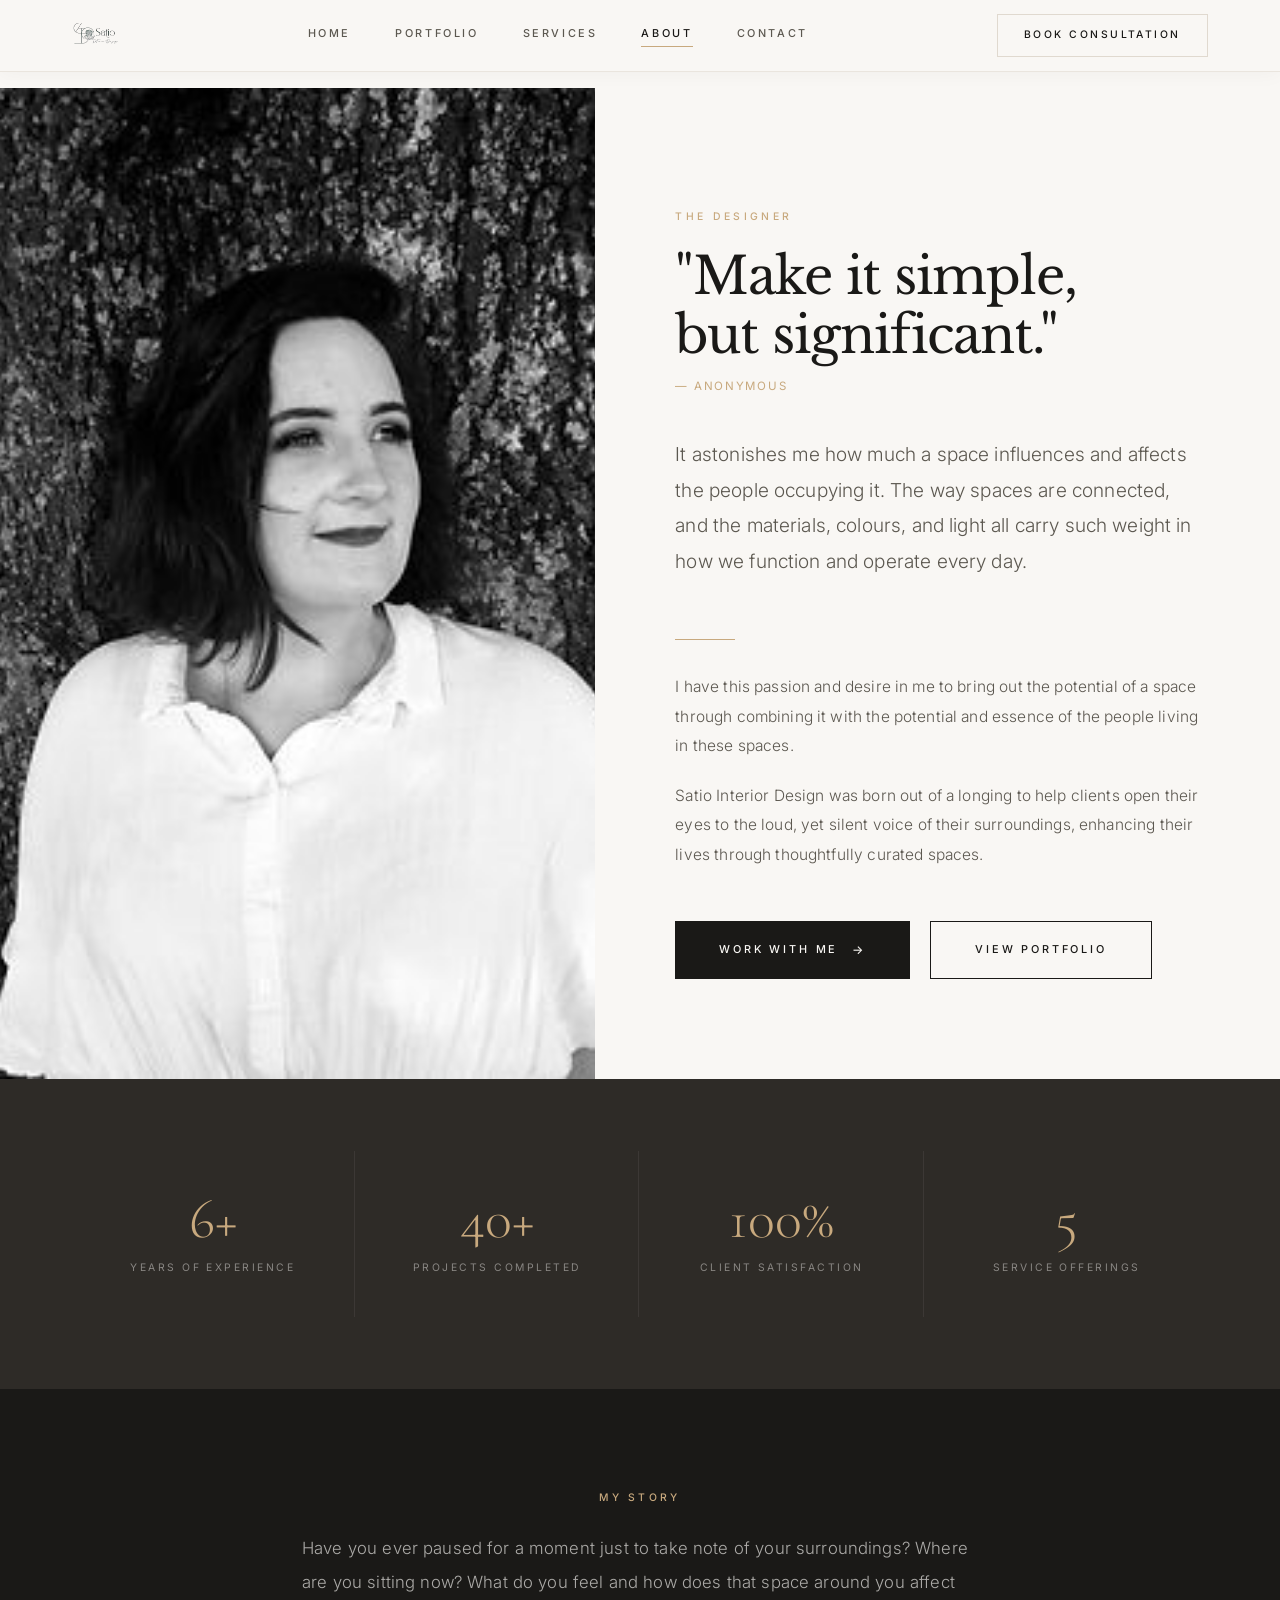
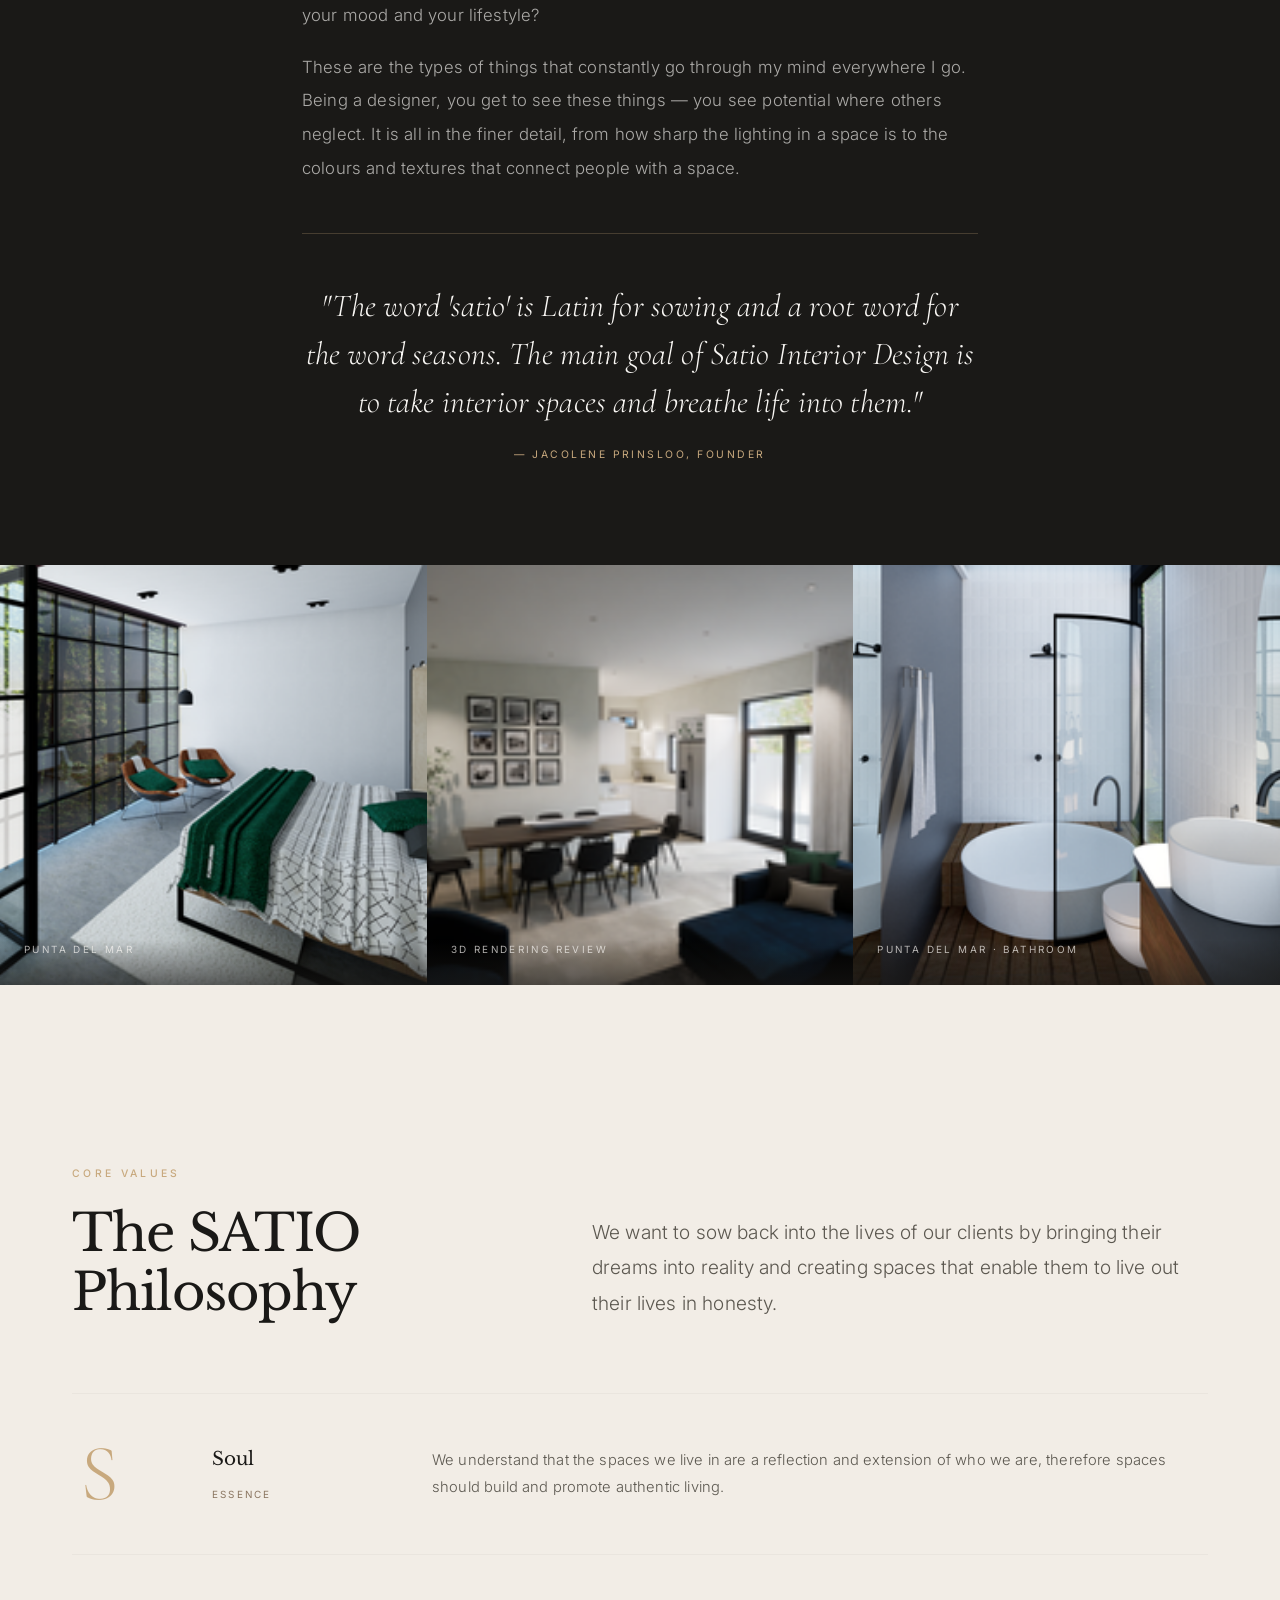
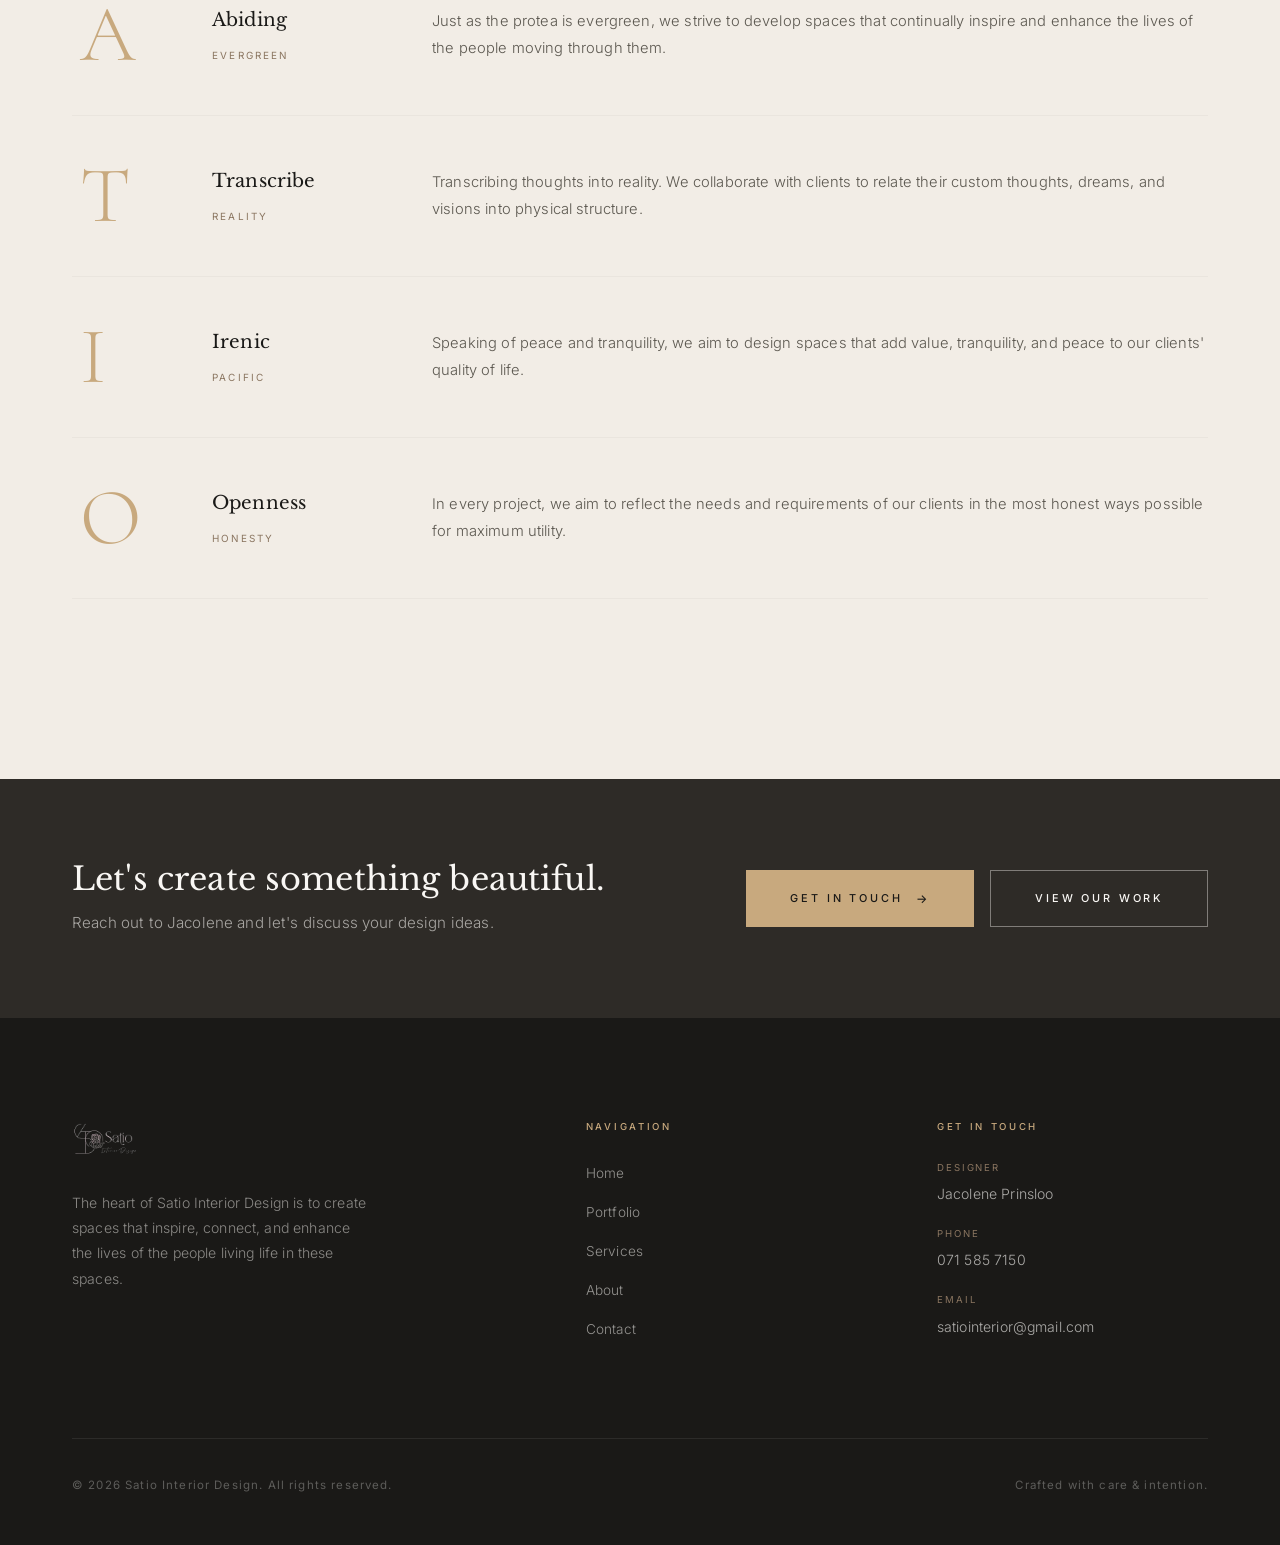
==== about.html @ f2e937e3 "Initial commit - Satio luxury linen redesign & storytelling portfolio" ====
<!DOCTYPE html>
<html lang="en">
<head>
  <meta charset="UTF-8">
  <meta name="viewport" content="width=device-width, initial-scale=1.0">
  <title>About | Satio Interior Design</title>
  <meta name="description" content="Meet Jacolene Prinsloo — the designer behind Satio Interior Design, dedicated to creating spaces that inspire and enhance life.">
  <link rel="stylesheet" href="styles.css">
  <style>
    /* ── About page overrides ───────────────────────────────── */

    /* Split intro: image left, story right */
    .about-split {
      display: grid;
      grid-template-columns: 1fr 1.15fr;
      min-height: 88vh;
      align-items: stretch;
    }
    .about-split-img {
      position: relative;
      overflow: hidden;
    }
    .about-split-img img {
      width: 100%;
      height: 100%;
      object-fit: cover;
      object-position: top center;
      display: block;
    }
    .about-split-content {
      padding: 120px 80px 100px 80px;
      display: flex;
      flex-direction: column;
      justify-content: center;
      background: var(--ivory);
    }

    /* Philosophy pull-quote block */
    .philosophy-block {
      background: var(--charcoal);
      padding: 100px 0;
    }
    .philosophy-inner {
      max-width: 820px;
      margin: 0 auto;
      padding: 0 72px;
    }
    .philosophy-inner .eyebrow { color: var(--gold); text-align: center; display: block; }
    .philosophy-body {
      font-size: 1.05rem;
      color: rgba(249,247,244,0.65);
      font-weight: 300;
      line-height: 2;
      margin-top: 24px;
    }
    .philosophy-body + .philosophy-body { margin-top: 18px; }
    .philosophy-divider {
      width: 100%; height: 1px;
      background: rgba(200,169,126,0.25);
      margin: 48px 0;
    }
    .philosophy-quote-text {
      font-family: var(--display);
      font-size: clamp(1.6rem, 2.5vw, 2.4rem);
      font-weight: 300;
      font-style: italic;
      color: var(--ivory);
      line-height: 1.5;
      text-align: center;
    }
    .philosophy-cite {
      text-align: center;
      margin-top: 20px;
      font-size: 0.65rem;
      letter-spacing: 0.24em;
      text-transform: uppercase;
      color: var(--gold);
    }

    /* Acrostic redesign — horizontal rows */
    .acrostic-section {
      padding: var(--section) 0;
      background: var(--cream);
    }
    .acrostic-intro {
      display: grid;
      grid-template-columns: 1fr 1.4fr;
      gap: 80px;
      align-items: end;
      margin-bottom: 72px;
    }
    .acrostic-list { border-top: 1px solid var(--border-lt); }
    .acrostic-item {
      display: grid;
      grid-template-columns: 100px 180px 1fr;
      align-items: center;
      gap: 40px;
      padding: 40px 0;
      border-bottom: 1px solid var(--border-lt);
      transition: background var(--t-fast);
    }
    .acrostic-item:hover { background: rgba(200,169,126,0.04); }
    .acrostic-ltr {
      font-family: var(--display);
      font-size: 5rem;
      font-weight: 300;
      color: var(--gold);
      line-height: 1;
      padding-left: 8px;
    }
    .acrostic-word-group {}
    .acrostic-w {
      font-family: var(--heading);
      font-size: 1.15rem;
      font-weight: 400;
      color: var(--charcoal);
      margin-bottom: 4px;
    }
    .acrostic-m {
      font-size: 0.62rem;
      letter-spacing: 0.22em;
      text-transform: uppercase;
      color: var(--gold-dk);
    }
    .acrostic-d {
      font-size: 0.92rem;
      color: var(--warm-grey);
      line-height: 1.85;
      font-weight: 300;
    }

    /* Stats strip */
    .stats-strip {
      background: var(--charcoal-lt);
      padding: 72px 0;
    }
    .stats-grid {
      display: grid;
      grid-template-columns: repeat(4, 1fr);
      gap: 2px;
    }
    .stat-item {
      padding: 40px 36px;
      border-right: 1px solid rgba(249,247,244,0.07);
      text-align: center;
    }
    .stat-item:last-child { border-right: none; }
    .stat-num {
      font-family: var(--display);
      font-size: 3.5rem;
      font-weight: 300;
      color: var(--gold);
      line-height: 1;
      margin-bottom: 12px;
    }
    .stat-label {
      font-size: 0.65rem;
      letter-spacing: 0.24em;
      text-transform: uppercase;
      color: rgba(249,247,244,0.45);
    }

    @media (max-width: 1100px) {
      .about-split { grid-template-columns: 1fr; min-height: auto; }
      .about-split-img { height: 60vh; min-height: 400px; }
      .about-split-content { padding: 72px 48px; }
      .acrostic-intro { grid-template-columns: 1fr; gap: 40px; }
      .acrostic-item { grid-template-columns: 72px 140px 1fr; gap: 24px; }
      .stats-grid { grid-template-columns: repeat(2, 1fr); }
    }
    @media (max-width: 600px) {
      .about-split-content { padding: 48px 24px; }
      .acrostic-item { grid-template-columns: 56px 1fr; }
      .acrostic-word-group { display: none; }
      .stats-grid { grid-template-columns: repeat(2, 1fr); }
      .stat-item { padding: 28px 20px; }
      .stat-num { font-size: 2.5rem; }
    }
  </style>
</head>
<body>

  <div id="scroll-progress-bar"></div>
  <div class="custom-cursor" id="customCursor"></div>
  <div class="custom-cursor-ring" id="customCursorRing"></div>

  <!-- HEADER -->
  <header class="site-header scrolled" id="siteHeader">
    <div class="container">
      <div class="header-inner">
        <a href="index.html" class="logo-link">
          <img src="images/Logo.avif" alt="Satio Interior Design" class="header-logo-img">
        </a>
        <nav class="nav-links">
          <a href="index.html">Home</a>
          <a href="portfolio.html">Portfolio</a>
          <a href="services.html">Services</a>
          <a href="about.html" class="active">About</a>
          <a href="contact.html">Contact</a>
        </nav>
        <a href="contact.html" class="nav-cta">Book Consultation</a>
        <div class="hamburger" id="hamburger" aria-label="Toggle menu" role="button" tabindex="0">
          <span></span><span></span><span></span>
        </div>
      </div>
    </div>
  </header>

  <div class="mobile-nav" id="mobileNav">
    <a href="index.html">Home</a>
    <a href="portfolio.html">Portfolio</a>
    <a href="services.html">Services</a>
    <a href="about.html" class="active">About</a>
    <a href="contact.html">Contact</a>
    <span class="mobile-contact">071 585 7150</span>
  </div>

  <!-- ═══════════════════════════════════════════════════════
       HERO SPLIT — portrait left, intro right
  ═══════════════════════════════════════════════════════ -->
  <div class="about-split" style="margin-top: var(--nav-h);">
    <div class="about-split-img">
      <img src="siteimages/89422586-398a-474d-a6eb-31cfc88984e2.jpg.jpeg" alt="Jacolene Prinsloo — Designer at Satio Interior Design">
    </div>
    <div class="about-split-content">
      <span class="eyebrow">The Designer</span>
      <h1 class="title--lg" style="margin-bottom:12px;">"Make it simple,<br>but significant."</h1>
      <p class="caption" style="color:var(--gold); margin-bottom:40px;">— Anonymous</p>

      <p class="lead" style="margin-bottom:28px;">It astonishes me how much a space influences and affects the people occupying it. The way spaces are connected, and the materials, colours, and light all carry such weight in how we function and operate every day.</p>

      <div class="gold-rule"></div>

      <p class="body" style="margin-bottom:20px;">I have this passion and desire in me to bring out the potential of a space through combining it with the potential and essence of the people living in these spaces.</p>

      <p class="body">Satio Interior Design was born out of a longing to help clients open their eyes to the loud, yet silent voice of their surroundings, enhancing their lives through thoughtfully curated spaces.</p>

      <div style="margin-top:52px; display:flex; gap:20px; flex-wrap:wrap;">
        <a href="contact.html" class="btn btn-primary btn-arrow">Work With Me</a>
        <a href="portfolio.html" class="btn btn-outline">View Portfolio</a>
      </div>
    </div>
  </div>

  <!-- ═══════════════════════════════════════════════════════
       STATS STRIP
  ═══════════════════════════════════════════════════════ -->
  <div class="stats-strip">
    <div class="container">
      <div class="stats-grid">
        <div class="stat-item">
          <div class="stat-num">6+</div>
          <div class="stat-label">Years of Experience</div>
        </div>
        <div class="stat-item">
          <div class="stat-num">40+</div>
          <div class="stat-label">Projects Completed</div>
        </div>
        <div class="stat-item">
          <div class="stat-num">100%</div>
          <div class="stat-label">Client Satisfaction</div>
        </div>
        <div class="stat-item">
          <div class="stat-num">5</div>
          <div class="stat-label">Service Offerings</div>
        </div>
      </div>
    </div>
  </div>

  <!-- ═══════════════════════════════════════════════════════
       PHILOSOPHY — dark panel
  ═══════════════════════════════════════════════════════ -->
  <div class="philosophy-block">
    <div class="philosophy-inner">
      <span class="eyebrow">My Story</span>

      <p class="philosophy-body">Have you ever paused for a moment just to take note of your surroundings? Where are you sitting now? What do you feel and how does that space around you affect your mood and your lifestyle?</p>

      <p class="philosophy-body">These are the types of things that constantly go through my mind everywhere I go. Being a designer, you get to see these things — you see potential where others neglect. It is all in the finer detail, from how sharp the lighting in a space is to the colours and textures that connect people with a space.</p>

      <div class="philosophy-divider"></div>

      <p class="philosophy-quote-text">"The word 'satio' is Latin for sowing and a root word for the word seasons. The main goal of Satio Interior Design is to take interior spaces and breathe life into them."</p>
      <p class="philosophy-cite">— Jacolene Prinsloo, Founder</p>
    </div>
  </div>

  <!-- ═══════════════════════════════════════════════════════
       WORK PREVIEW — 3 real images horizontal
  ═══════════════════════════════════════════════════════ -->
  <section style="padding:0; overflow:hidden;">
    <div style="display:grid; grid-template-columns:repeat(3, 1fr); height:420px;">
      <div style="overflow:hidden; position:relative;">
        <img src="siteimages/81659e_9767f9f57e1545648e2b9f6dea318b7c~mv2.png" alt="Bedroom design" style="width:100%; height:100%; object-fit:cover; transition:transform 0.9s var(--ease);" onmouseover="this.style.transform='scale(1.05)'" onmouseout="this.style.transform='scale(1)'">
        <div style="position:absolute; bottom:0; left:0; right:0; background:linear-gradient(to top, rgba(26,25,23,0.6) 0%, transparent 60%); padding:24px;">
          <span style="font-size:0.62rem; letter-spacing:0.24em; text-transform:uppercase; color:rgba(249,247,244,0.7);">Punta Del Mar</span>
        </div>
      </div>
      <div style="overflow:hidden; position:relative;">
        <img src="siteimages/81659e_7345383335fb4f48b4f40f58eb7f7d25~mv2.png" alt="Living space render" style="width:100%; height:100%; object-fit:cover; transition:transform 0.9s var(--ease);" onmouseover="this.style.transform='scale(1.05)'" onmouseout="this.style.transform='scale(1)'">
        <div style="position:absolute; bottom:0; left:0; right:0; background:linear-gradient(to top, rgba(26,25,23,0.6) 0%, transparent 60%); padding:24px;">
          <span style="font-size:0.62rem; letter-spacing:0.24em; text-transform:uppercase; color:rgba(249,247,244,0.7);">3D Rendering Review</span>
        </div>
      </div>
      <div style="overflow:hidden; position:relative;">
        <img src="siteimages/81659e_40655cd7e9004398bdbbd9c377ae91ba~mv2.png" alt="Bathroom design" style="width:100%; height:100%; object-fit:cover; transition:transform 0.9s var(--ease);" onmouseover="this.style.transform='scale(1.05)'" onmouseout="this.style.transform='scale(1)'">
        <div style="position:absolute; bottom:0; left:0; right:0; background:linear-gradient(to top, rgba(26,25,23,0.6) 0%, transparent 60%); padding:24px;">
          <span style="font-size:0.62rem; letter-spacing:0.24em; text-transform:uppercase; color:rgba(249,247,244,0.7);">Punta Del Mar · Bathroom</span>
        </div>
      </div>
    </div>
  </section>

  <!-- ═══════════════════════════════════════════════════════
       SATIO ACROSTIC
  ═══════════════════════════════════════════════════════ -->
  <section class="acrostic-section">
    <div class="container">
      <div class="acrostic-intro">
        <div>
          <span class="eyebrow">Core Values</span>
          <h2 class="title--lg">The SATIO<br>Philosophy</h2>
        </div>
        <p class="lead">We want to sow back into the lives of our clients by bringing their dreams into reality and creating spaces that enable them to live out their lives in honesty.</p>
      </div>

      <div class="acrostic-list">
        <div class="acrostic-item">
          <div class="acrostic-ltr">S</div>
          <div class="acrostic-word-group">
            <div class="acrostic-w">Soul</div>
            <span class="acrostic-m">Essence</span>
          </div>
          <p class="acrostic-d">We understand that the spaces we live in are a reflection and extension of who we are, therefore spaces should build and promote authentic living.</p>
        </div>

        <div class="acrostic-item">
          <div class="acrostic-ltr">A</div>
          <div class="acrostic-word-group">
            <div class="acrostic-w">Abiding</div>
            <span class="acrostic-m">Evergreen</span>
          </div>
          <p class="acrostic-d">Just as the protea is evergreen, we strive to develop spaces that continually inspire and enhance the lives of the people moving through them.</p>
        </div>

        <div class="acrostic-item">
          <div class="acrostic-ltr">T</div>
          <div class="acrostic-word-group">
            <div class="acrostic-w">Transcribe</div>
            <span class="acrostic-m">Reality</span>
          </div>
          <p class="acrostic-d">Transcribing thoughts into reality. We collaborate with clients to relate their custom thoughts, dreams, and visions into physical structure.</p>
        </div>

        <div class="acrostic-item">
          <div class="acrostic-ltr">I</div>
          <div class="acrostic-word-group">
            <div class="acrostic-w">Irenic</div>
            <span class="acrostic-m">Pacific</span>
          </div>
          <p class="acrostic-d">Speaking of peace and tranquility, we aim to design spaces that add value, tranquility, and peace to our clients' quality of life.</p>
        </div>

        <div class="acrostic-item">
          <div class="acrostic-ltr">O</div>
          <div class="acrostic-word-group">
            <div class="acrostic-w">Openness</div>
            <span class="acrostic-m">Honesty</span>
          </div>
          <p class="acrostic-d">In every project, we aim to reflect the needs and requirements of our clients in the most honest ways possible for maximum utility.</p>
        </div>
      </div>
    </div>
  </section>

  <!-- CTA STRIP -->
  <div class="connect-strip">
    <div class="container">
      <div class="connect-strip-inner">
        <div class="connect-strip-text">
          <h3 class="title--sm" style="color:var(--ivory);">Let's create something beautiful.</h3>
          <p class="lead" style="color:rgba(249,247,244,0.6); font-size:0.95rem; margin-top:8px;">Reach out to Jacolene and let's discuss your design ideas.</p>
        </div>
        <div class="connect-strip-actions">
          <a href="contact.html" class="btn btn-gold btn-arrow">Get in Touch</a>
          <a href="portfolio.html" class="btn btn-outline-light">View Our Work</a>
        </div>
      </div>
    </div>
  </div>

  <!-- FOOTER -->
  <footer class="site-footer">
    <div class="container">
      <div class="footer-top">
        <div class="footer-brand">
          <img src="images/Logo.avif" alt="Satio Interior Design" class="footer-logo-img">
          <p>The heart of Satio Interior Design is to create spaces that inspire, connect, and enhance the lives of the people living life in these spaces.</p>
        </div>
        <div>
          <div class="footer-col-title">Navigation</div>
          <ul class="footer-links">
            <li><a href="index.html">Home</a></li>
            <li><a href="portfolio.html">Portfolio</a></li>
            <li><a href="services.html">Services</a></li>
            <li><a href="about.html">About</a></li>
            <li><a href="contact.html">Contact</a></li>
          </ul>
        </div>
        <div>
          <div class="footer-col-title">Get in Touch</div>
          <div class="footer-contact-item">
            <span class="footer-contact-label">Designer</span>
            <span class="footer-contact-value">Jacolene Prinsloo</span>
          </div>
          <div class="footer-contact-item">
            <span class="footer-contact-label">Phone</span>
            <span class="footer-contact-value"><a href="tel:0715857150">071 585 7150</a></span>
          </div>
          <div class="footer-contact-item">
            <span class="footer-contact-label">Email</span>
            <span class="footer-contact-value"><a href="mailto:satiointerior@gmail.com">satiointerior@gmail.com</a></span>
          </div>
        </div>
      </div>
      <div class="footer-bottom">
        <p>&copy; 2026 Satio Interior Design. All rights reserved.</p>
        <p>Crafted with care &amp; intention.</p>
      </div>
    </div>
  </footer>

  <script src="main.js"></script>
</body>
</html>
---- styles.css ----
/* ==========================================================================
   SATIO INTERIOR DESIGN — ARCHITECTURAL EDITORIAL STYLESHEET
   ========================================================================== */

@import url('https://fonts.googleapis.com/css2?family=Cormorant+Garamond:ital,wght@0,300;0,400;0,500;0,600;1,300;1,400;1,500&family=Libre+Baskerville:ital,wght@0,400;0,700;1,400&family=Inter:wght@200;300;400;500;600&display=swap');

/* ==========================================================================
   DESIGN TOKENS
   ========================================================================== */
:root {
  /* Palette */
  --ivory:       #f9f7f4;
  --cream:       #f2ede6;
  --charcoal:    #1a1917;
  --charcoal-lt: #2e2b27;
  --gold:        #c8a97e;
  --gold-dk:     #8a7560;
  --warm-grey:   #5c5850;
  --muted:       #9a9189;
  --border:      #e0d9cf;
  --border-lt:   #eae5de;
  --white:       #ffffff;

  /* Typography */
  --display:  'Cormorant Garamond', Georgia, serif;
  --heading:  'Libre Baskerville', Georgia, serif;
  --body:     'Inter', system-ui, sans-serif;

  /* Spacing */
  --nav-h:    88px;
  --section:  180px;
  --section-sm: 100px;

  /* Easing */
  --ease:     cubic-bezier(0.16, 1, 0.3, 1);
  --ease-out: cubic-bezier(0.0, 0.0, 0.2, 1);
  --t-fast:   0.25s cubic-bezier(0.16, 1, 0.3, 1);
  --t-med:    0.55s cubic-bezier(0.16, 1, 0.3, 1);
  --t-slow:   1.1s  cubic-bezier(0.16, 1, 0.3, 1);
}

/* ==========================================================================
   RESET & BASE
   ========================================================================== */
*, *::before, *::after { box-sizing: border-box; margin: 0; padding: 0; }
html { scroll-behavior: smooth; -webkit-text-size-adjust: 100%; }

body {
  font-family: var(--body);
  background: var(--ivory);
  color: var(--charcoal);
  font-size: 15px;
  line-height: 1.8;
  letter-spacing: 0.01em;
  overflow-x: hidden;
  -webkit-font-smoothing: antialiased;
}

img { max-width: 100%; height: auto; display: block; }
a { text-decoration: none; color: inherit; transition: var(--t-fast); }
ul { list-style: none; }
button, input, select, textarea { font-family: inherit; }

/* Custom scrollbar */
::-webkit-scrollbar { width: 5px; }
::-webkit-scrollbar-track { background: var(--ivory); }
::-webkit-scrollbar-thumb { background: var(--border); border-radius: 3px; }
::-webkit-scrollbar-thumb:hover { background: var(--gold); }

/* Scroll progress */
#scroll-progress-bar {
  position: fixed; top: 0; left: 0; height: 2px;
  background: var(--gold); z-index: 99999;
  width: 0%; transition: width 0.1s linear;
  pointer-events: none;
}

/* ==========================================================================
   LAYOUT UTILITIES
   ========================================================================== */
.container {
  width: 100%; max-width: 1420px;
  margin: 0 auto; padding: 0 72px;
}
.container--narrow { max-width: 1020px; }
.container--wide   { max-width: 1600px; }

.section     { padding: var(--section) 0; }
.section--sm { padding: var(--section-sm) 0; }
.section--dark { background: var(--charcoal-lt); color: var(--ivory); }
.section--cream { background: var(--cream); }

.text-center { text-align: center; }
.flex { display: flex; align-items: center; }
.flex-between { display: flex; align-items: center; justify-content: space-between; }

/* Asymmetric splits */
.split { display: grid; align-items: start; gap: 0; }
.split--60-40  { grid-template-columns: 60fr 40fr; }
.split--40-60  { grid-template-columns: 40fr 60fr; }
.split--55-45  { grid-template-columns: 55fr 45fr; }
.split--45-55  { grid-template-columns: 45fr 55fr; }
.split--30-70  { grid-template-columns: 30fr 70fr; }

.split-gap-md  { gap: 80px; }
.split-gap-lg  { gap: 120px; }
.split-gap-xl  { gap: 160px; }

/* ==========================================================================
   TYPOGRAPHY
   ========================================================================== */
h1, h2, h3, h4, h5, h6 {
  font-family: var(--heading);
  font-weight: 400;
  line-height: 1.2;
  color: var(--charcoal);
}

/* Display — Cormorant only for hero/pull-quotes */
.display {
  font-family: var(--display);
  font-size: clamp(4rem, 9vw, 10rem);
  font-weight: 300;
  line-height: 0.95;
  letter-spacing: -0.02em;
}
.display--md {
  font-family: var(--display);
  font-size: clamp(3rem, 5.5vw, 6rem);
  font-weight: 300;
  line-height: 1.05;
  letter-spacing: -0.015em;
}
.display--sm {
  font-family: var(--display);
  font-size: clamp(2rem, 3.5vw, 3.5rem);
  font-weight: 400;
  line-height: 1.15;
}

/* Section titles — Libre Baskerville */
.title {
  font-family: var(--heading);
  font-size: clamp(2rem, 3.5vw, 3.2rem);
  font-weight: 400;
  line-height: 1.2;
  letter-spacing: -0.01em;
  margin-bottom: 28px;
}
.title--lg {
  font-family: var(--heading);
  font-size: clamp(2.5rem, 4vw, 4rem);
  font-weight: 400;
  line-height: 1.15;
  letter-spacing: -0.02em;
}
.title--sm {
  font-family: var(--heading);
  font-size: clamp(1.5rem, 2.5vw, 2.2rem);
  font-weight: 400;
  line-height: 1.25;
}

/* Section eyebrow label */
.eyebrow {
  font-family: var(--body);
  font-size: 0.65rem;
  font-weight: 500;
  letter-spacing: 0.32em;
  text-transform: uppercase;
  color: var(--gold);
  display: block;
  margin-bottom: 20px;
}
.eyebrow--light { color: rgba(200, 169, 126, 0.8); }

.lead {
  font-size: 1.2rem;
  color: var(--warm-grey);
  font-weight: 300;
  line-height: 1.85;
}
.body {
  font-size: 0.97rem;
  color: var(--warm-grey);
  line-height: 1.9;
  font-weight: 300;
}
.caption {
  font-size: 0.72rem;
  letter-spacing: 0.15em;
  text-transform: uppercase;
  color: var(--muted);
  font-weight: 400;
}

/* Pull quote */
.pullquote {
  font-family: var(--display);
  font-size: clamp(1.8rem, 3vw, 3rem);
  font-weight: 300;
  font-style: italic;
  line-height: 1.4;
  color: var(--charcoal);
  border-left: 2px solid var(--gold);
  padding-left: 40px;
}
.pullquote--light { color: var(--ivory); border-color: var(--gold); }

/* Gold rule */
.gold-rule {
  width: 60px; height: 1px;
  background: var(--gold);
  margin: 32px 0;
}
.gold-rule--full { width: 100%; }

/* Large background number */
.bg-number {
  font-family: var(--display);
  font-size: clamp(12rem, 22vw, 22rem);
  font-weight: 300;
  color: rgba(200, 169, 126, 0.07);
  line-height: 1;
  position: absolute;
  user-select: none;
  pointer-events: none;
  z-index: 0;
}

/* ==========================================================================
   BUTTONS
   ========================================================================== */
.btn {
  display: inline-flex;
  align-items: center;
  gap: 14px;
  font-family: var(--body);
  font-size: 0.68rem;
  font-weight: 500;
  letter-spacing: 0.26em;
  text-transform: uppercase;
  padding: 18px 44px;
  cursor: pointer;
  border: none;
  outline: none;
  background: none;
  transition: var(--t-med);
  position: relative;
  white-space: nowrap;
}

.btn-primary {
  background: var(--charcoal);
  color: var(--ivory);
}
.btn-primary:hover {
  background: var(--gold-dk);
  transform: translateY(-2px);
}

.btn-gold {
  background: var(--gold);
  color: var(--charcoal);
}
.btn-gold:hover {
  background: var(--gold-dk);
  color: var(--ivory);
  transform: translateY(-2px);
}

.btn-outline {
  border: 1px solid var(--charcoal);
  color: var(--charcoal);
}
.btn-outline:hover {
  background: var(--charcoal);
  color: var(--ivory);
  transform: translateY(-2px);
}

.btn-outline-light {
  border: 1px solid rgba(249, 247, 244, 0.4);
  color: var(--ivory);
}
.btn-outline-light:hover {
  background: var(--ivory);
  color: var(--charcoal);
  border-color: var(--ivory);
}

.btn-ghost {
  color: var(--charcoal);
  padding-left: 0;
  padding-right: 0;
  border-bottom: 1px solid var(--border);
  border-radius: 0;
}
.btn-ghost:hover {
  border-color: var(--gold);
  color: var(--gold-dk);
}

.btn-arrow::after {
  content: '→';
  font-size: 1.1em;
  transition: transform 0.3s var(--ease);
}
.btn-arrow:hover::after { transform: translateX(5px); }

/* ==========================================================================
   HEADER / NAV
   ========================================================================== */
.site-header {
  position: fixed;
  top: 0; left: 0; right: 0;
  height: var(--nav-h);
  z-index: 1000;
  display: flex;
  align-items: center;
  transition: background var(--t-med), height var(--t-med), box-shadow var(--t-med);
  background: transparent;
}
.site-header.scrolled {
  background: rgba(249, 247, 244, 0.96);
  backdrop-filter: blur(20px);
  -webkit-backdrop-filter: blur(20px);
  height: 72px;
  border-bottom: 1px solid var(--border-lt);
  box-shadow: 0 1px 20px rgba(0,0,0,0.04);
}
.site-header.header-dark {
  /* For pages whose hero is light/transparent */
}

.header-inner {
  display: flex;
  align-items: center;
  justify-content: space-between;
  width: 100%;
}

.logo-link { display: inline-block; line-height: 0; z-index: 1001; }
.header-logo-img {
  height: 40px; width: auto;
  object-fit: contain;
  transition: var(--t-med);
}
.site-header.scrolled .header-logo-img { height: 34px; }

.nav-links {
  display: flex;
  align-items: center;
  gap: 44px;
}
.nav-links a {
  font-family: var(--body);
  font-size: 0.68rem;
  font-weight: 500;
  letter-spacing: 0.24em;
  text-transform: uppercase;
  color: var(--warm-grey);
  position: relative;
  padding-bottom: 4px;
}
.nav-links a::after {
  content: '';
  position: absolute;
  bottom: 0; left: 0;
  width: 100%; height: 1px;
  background: var(--gold);
  transform: scaleX(0);
  transform-origin: right;
  transition: transform 0.4s var(--ease);
}
.nav-links a:hover { color: var(--charcoal); }
.nav-links a:hover::after,
.nav-links a.active::after { transform: scaleX(1); transform-origin: left; }
.nav-links a.active { color: var(--charcoal); }

.nav-cta {
  font-family: var(--body);
  font-size: 0.65rem;
  font-weight: 500;
  letter-spacing: 0.24em;
  text-transform: uppercase;
  color: var(--charcoal);
  border: 1px solid var(--border);
  padding: 11px 26px;
  transition: var(--t-fast);
}
.nav-cta:hover {
  background: var(--charcoal);
  color: var(--ivory);
  border-color: var(--charcoal);
}

/* Hamburger */
.hamburger {
  display: none;
  flex-direction: column;
  gap: 5px;
  cursor: pointer;
  z-index: 1001;
  padding: 8px;
}
.hamburger span {
  display: block; height: 1px;
  background: var(--charcoal);
  transition: var(--t-fast);
}
.hamburger span:nth-child(1) { width: 26px; }
.hamburger span:nth-child(2) { width: 20px; }
.hamburger span:nth-child(3) { width: 24px; }
.hamburger.open span:nth-child(1) { transform: translateY(6px) rotate(45deg); width: 24px; }
.hamburger.open span:nth-child(2) { opacity: 0; }
.hamburger.open span:nth-child(3) { transform: translateY(-6px) rotate(-45deg); width: 24px; }

/* Mobile nav */
.mobile-nav {
  display: none;
  position: fixed;
  inset: 0;
  background: var(--ivory);
  z-index: 999;
  flex-direction: column;
  align-items: center;
  justify-content: center;
  gap: 32px;
  opacity: 0;
  pointer-events: none;
  transition: opacity var(--t-med);
}
.mobile-nav.open {
  opacity: 1;
  pointer-events: all;
}
.mobile-nav a {
  font-family: var(--display);
  font-size: 3rem;
  font-weight: 300;
  color: var(--charcoal);
  letter-spacing: 0.04em;
}
.mobile-nav a:hover { color: var(--gold); }
.mobile-contact {
  font-size: 0.75rem;
  letter-spacing: 0.2em;
  text-transform: uppercase;
  color: var(--muted);
  margin-top: 16px;
}

/* ==========================================================================
   HERO — HOMEPAGE
   ========================================================================== */
.hero {
  position: relative;
  height: 100svh;
  min-height: 640px;
  overflow: hidden;
}
.hero-bg {
  position: absolute;
  inset: 0;
  z-index: 0;
}
.hero-bg img {
  width: 100%; height: 100%;
  object-fit: cover;
  object-position: center;
  transform: scale(1.06);
  transition: transform 8s ease-out;
}
.hero.loaded .hero-bg img { transform: scale(1); }

.hero-overlay {
  position: absolute;
  inset: 0;
  background: linear-gradient(
    105deg,
    rgba(26, 25, 23, 0.72) 0%,
    rgba(26, 25, 23, 0.35) 55%,
    rgba(26, 25, 23, 0.05) 100%
  );
  z-index: 1;
}
.hero-content {
  position: absolute;
  bottom: 0; left: 0; right: 0;
  z-index: 2;
  padding-bottom: 80px;
}
.hero-title {
  font-family: var(--display);
  font-size: clamp(3.5rem, 8.5vw, 9.5rem);
  font-weight: 300;
  line-height: 0.95;
  letter-spacing: -0.025em;
  color: var(--ivory);
  max-width: 900px;
  margin-bottom: 36px;
}
.hero-title em {
  font-style: italic;
  color: rgba(200, 169, 126, 0.9);
}
.hero-sub {
  font-size: 0.85rem;
  color: rgba(249, 247, 244, 0.7);
  font-weight: 300;
  letter-spacing: 0.06em;
  max-width: 440px;
  line-height: 1.85;
  margin-bottom: 44px;
}
.hero-actions {
  display: flex;
  align-items: center;
  gap: 24px;
  flex-wrap: wrap;
}

.hero-meta {
  position: absolute;
  right: 72px;
  bottom: 80px;
  z-index: 2;
  display: flex;
  flex-direction: column;
  align-items: flex-end;
  gap: 16px;
}
.hero-meta-item {
  font-size: 0.62rem;
  letter-spacing: 0.24em;
  text-transform: uppercase;
  color: rgba(249, 247, 244, 0.55);
}

/* Scroll indicator */
.hero-scroll {
  position: absolute;
  bottom: 36px;
  left: 50%;
  transform: translateX(-50%);
  z-index: 2;
  display: flex;
  flex-direction: column;
  align-items: center;
  gap: 10px;
  cursor: pointer;
}
.hero-scroll-label {
  font-size: 0.6rem;
  letter-spacing: 0.3em;
  text-transform: uppercase;
  color: rgba(249, 247, 244, 0.45);
}
.hero-scroll-line {
  width: 1px;
  height: 48px;
  background: rgba(200, 169, 126, 0.5);
  position: relative;
  overflow: hidden;
}
.hero-scroll-line::after {
  content: '';
  position: absolute;
  top: -100%; left: 0;
  width: 100%; height: 100%;
  background: var(--gold);
  animation: scrollDrop 1.8s infinite var(--ease);
}
@keyframes scrollDrop {
  0%   { top: -100%; }
  100% { top: 100%; }
}

/* ==========================================================================
   PAGE HERO (sub-pages)
   ========================================================================== */
.page-hero {
  position: relative;
  height: 70vh;
  min-height: 520px;
  overflow: hidden;
  display: flex;
  align-items: flex-end;
}
.page-hero-bg {
  position: absolute;
  inset: 0;
  z-index: 0;
}
.page-hero-bg img {
  width: 100%; height: 100%;
  object-fit: cover;
  object-position: center;
}
.page-hero-overlay {
  position: absolute;
  inset: 0;
  background: linear-gradient(
    to top,
    rgba(26,25,23,0.85) 0%,
    rgba(26,25,23,0.4) 50%,
    rgba(26,25,23,0.15) 100%
  );
  z-index: 1;
}
.page-hero-content {
  position: relative;
  z-index: 2;
  width: 100%;
  padding-bottom: 72px;
}
.page-hero-content .eyebrow { color: var(--gold); }
.page-hero-content h1 {
  font-family: var(--display);
  font-size: clamp(3.5rem, 7vw, 7.5rem);
  font-weight: 300;
  color: var(--ivory);
  line-height: 0.95;
  letter-spacing: -0.02em;
}

/* ==========================================================================
   INTRO / EDITORIAL SECTION
   ========================================================================== */
.intro-section { position: relative; overflow: hidden; }
.intro-num {
  font-family: var(--display);
  font-size: 0.75rem;
  letter-spacing: 0.3em;
  color: var(--gold);
  text-transform: uppercase;
  display: block;
  margin-bottom: 24px;
}
.intro-grid {
  display: grid;
  grid-template-columns: 1fr 1.4fr;
  gap: 100px;
  align-items: start;
}
.intro-sticky { position: sticky; top: 120px; }
.intro-divider {
  width: 40px; height: 1px;
  background: var(--gold);
  margin: 36px 0;
}

/* ==========================================================================
   SERVICE ROW LIST
   ========================================================================== */
.service-rows { margin-top: 80px; }
.service-row {
  display: grid;
  grid-template-columns: 80px 1fr auto;
  align-items: start;
  gap: 40px;
  padding: 44px 0;
  border-top: 1px solid var(--border-lt);
  cursor: default;
  transition: var(--t-fast);
  position: relative;
}
.service-row:last-child { border-bottom: 1px solid var(--border-lt); }
.service-row:hover { background: var(--cream); }
.service-row:hover .service-row-num { color: var(--charcoal); }
.service-row-num {
  font-family: var(--display);
  font-size: 1.1rem;
  font-weight: 400;
  color: var(--muted);
  letter-spacing: 0.1em;
  padding-top: 4px;
  transition: var(--t-fast);
}
.service-row-body {}
.service-row-name {
  font-family: var(--heading);
  font-size: 1.5rem;
  font-weight: 400;
  color: var(--charcoal);
  margin-bottom: 14px;
}
.service-row-desc {
  font-size: 0.9rem;
  color: var(--warm-grey);
  line-height: 1.85;
  font-weight: 300;
  max-width: 580px;
}
.service-row-tags {
  display: flex;
  flex-wrap: wrap;
  gap: 8px;
  margin-top: 20px;
}
.service-tag {
  font-size: 0.62rem;
  letter-spacing: 0.18em;
  text-transform: uppercase;
  color: var(--warm-grey);
  border: 1px solid var(--border);
  padding: 5px 14px;
  font-weight: 400;
}
.service-row-rate {
  text-align: right;
  padding-top: 4px;
  white-space: nowrap;
}
.service-rate-label {
  font-size: 0.6rem;
  letter-spacing: 0.22em;
  text-transform: uppercase;
  color: var(--gold);
  display: block;
  margin-bottom: 4px;
}
.service-rate-value {
  font-family: var(--display);
  font-size: 1.6rem;
  font-weight: 400;
  color: var(--charcoal);
}

/* Process steps grid */
.process-steps {
  display: grid;
  grid-template-columns: repeat(4, 1fr);
  gap: 2px;
  margin-top: 72px;
}
.process-step {
  padding: 44px 36px;
  background: var(--cream);
  position: relative;
}
.step-num {
  font-family: var(--display);
  font-size: 0.85rem;
  letter-spacing: 0.2em;
  color: var(--gold);
  margin-bottom: 28px;
  display: block;
}
.step-title {
  font-family: var(--heading);
  font-size: 1.05rem;
  font-weight: 400;
  color: var(--charcoal);
  margin-bottom: 16px;
}
.step-desc {
  font-size: 0.88rem;
  color: var(--warm-grey);
  line-height: 1.85;
  font-weight: 300;
}
.step-line {
  width: 28px; height: 1px;
  background: var(--gold);
  margin-bottom: 24px;
}

/* ==========================================================================
   GALLERY
   ========================================================================== */
.gallery-header {
  display: flex;
  align-items: flex-end;
  justify-content: space-between;
  margin-bottom: 56px;
}
.gallery-grid {
  display: grid;
  grid-template-columns: 1.55fr 1fr;
  grid-template-rows: auto auto;
  gap: 4px;
}
.gallery-grid-side { display: grid; gap: 4px; }
.gallery-item {
  position: relative;
  overflow: hidden;
  background: var(--cream);
}
.gallery-item img {
  width: 100%; height: 100%;
  object-fit: cover;
  transition: transform 0.9s var(--ease);
}
.gallery-item:hover img { transform: scale(1.04); }
.gallery-item-overlay {
  position: absolute;
  inset: 0;
  background: linear-gradient(to top, rgba(26,25,23,0.55) 0%, transparent 50%);
  opacity: 0;
  transition: opacity var(--t-med);
  display: flex;
  align-items: flex-end;
  padding: 24px;
}
.gallery-item:hover .gallery-item-overlay { opacity: 1; }
.gallery-item-label {
  font-size: 0.65rem;
  letter-spacing: 0.22em;
  text-transform: uppercase;
  color: var(--ivory);
  font-weight: 400;
}

/* Main gallery item height */
.gallery-item--main { height: 580px; }
.gallery-item--sm   { height: 285px; }
.gallery-item--md   { height: 380px; }

.gallery-footer {
  display: flex;
  align-items: center;
  justify-content: space-between;
  margin-top: 44px;
}
.gallery-footer p {
  font-size: 0.82rem;
  color: var(--muted);
  font-weight: 300;
}

/* ==========================================================================
   SPECIAL / CTA PANEL
   ========================================================================== */
.special-section { background: var(--cream); }
.special-grid {
  display: grid;
  grid-template-columns: 1fr 1fr;
  align-items: center;
  gap: 100px;
}
.special-img-wrap {
  position: relative;
  overflow: hidden;
}
.special-img-wrap img {
  width: 100%; height: 560px;
  object-fit: cover;
  object-position: top;
}
.special-img-accent {
  position: absolute;
  bottom: -20px; right: -20px;
  width: 50%; height: 50%;
  border: 1px solid var(--gold);
  z-index: -1;
}
.special-highlight {
  background: var(--ivory);
  padding: 32px;
  border-left: 2px solid var(--gold);
  margin: 36px 0;
}
.special-highlight p {
  font-family: var(--display);
  font-size: 1.5rem;
  font-style: italic;
  font-weight: 300;
  color: var(--charcoal);
  line-height: 1.5;
}

/* Dark CTA panel */
.cta-panel {
  background: var(--charcoal);
  padding: var(--section-sm) 0;
  text-align: center;
}
.cta-panel .eyebrow { color: var(--gold); }
.cta-panel .title--lg { color: var(--ivory); }
.cta-panel .lead { color: rgba(249,247,244,0.65); }
.cta-panel-actions {
  display: flex;
  align-items: center;
  justify-content: center;
  gap: 24px;
  margin-top: 44px;
  flex-wrap: wrap;
}

/* Dark strip */
.connect-strip {
  background: var(--charcoal-lt);
  padding: 80px 0;
}
.connect-strip-inner {
  display: grid;
  grid-template-columns: 1fr auto;
  align-items: center;
  gap: 60px;
}
.connect-strip-text {}
.connect-strip-text .title--sm { color: var(--ivory); margin-bottom: 10px; }
.connect-strip-text .lead { color: rgba(249,247,244,0.6); font-size: 0.95rem; }
.connect-strip-actions {
  display: flex;
  align-items: center;
  gap: 16px;
  flex-shrink: 0;
}

/* ==========================================================================
   PORTFOLIO GRID
   ========================================================================== */
.filter-bar {
  display: flex;
  align-items: center;
  gap: 0;
  border-bottom: 1px solid var(--border);
  margin-bottom: 72px;
}
.filter-btn {
  font-family: var(--body);
  font-size: 0.65rem;
  font-weight: 500;
  letter-spacing: 0.24em;
  text-transform: uppercase;
  color: var(--muted);
  background: none;
  border: none;
  padding: 16px 28px;
  cursor: pointer;
  transition: var(--t-fast);
  position: relative;
}
.filter-btn::after {
  content: '';
  position: absolute;
  bottom: -1px; left: 0; right: 0;
  height: 1px;
  background: var(--charcoal);
  transform: scaleX(0);
  transition: transform 0.3s var(--ease);
}
.filter-btn.active,
.filter-btn:hover { color: var(--charcoal); }
.filter-btn.active::after { transform: scaleX(1); }
.filter-btn:first-child { padding-left: 0; }

.portfolio-list { display: flex; flex-direction: column; gap: 2px; }
.portfolio-item {
  display: grid;
  grid-template-columns: 1fr 1.3fr;
  overflow: hidden;
  background: var(--cream);
  transition: var(--t-med);
  cursor: pointer;
}
.portfolio-item:nth-child(even) { grid-template-columns: 1.3fr 1fr; }
.portfolio-item:nth-child(even) .portfolio-img { order: 2; }
.portfolio-item:nth-child(even) .portfolio-info { order: 1; }
.portfolio-img {
  position: relative;
  overflow: hidden;
  height: 520px;
}
.portfolio-img img {
  width: 100%; height: 100%;
  object-fit: cover;
  transition: transform 0.9s var(--ease);
}
.portfolio-item:hover .portfolio-img img { transform: scale(1.04); }
.portfolio-info {
  display: flex;
  flex-direction: column;
  justify-content: center;
  padding: 60px 72px;
}
.portfolio-index {
  font-family: var(--display);
  font-size: 0.75rem;
  letter-spacing: 0.3em;
  color: var(--gold);
  margin-bottom: 24px;
}
.portfolio-name {
  font-family: var(--heading);
  font-size: clamp(1.6rem, 2.5vw, 2.2rem);
  font-weight: 400;
  color: var(--charcoal);
  margin-bottom: 16px;
  line-height: 1.2;
}
.portfolio-meta {
  font-size: 0.75rem;
  letter-spacing: 0.18em;
  text-transform: uppercase;
  color: var(--muted);
  margin-bottom: 28px;
}
.portfolio-desc {
  font-size: 0.9rem;
  color: var(--warm-grey);
  line-height: 1.85;
  font-weight: 300;
}

/* ==========================================================================
   PORTFOLIO DYNAMIC STORY VIEW
   ========================================================================== */
#portfolio-grid-view,
#portfolio-detail-view {
  transition: opacity 0.4s var(--ease), transform 0.4s var(--ease);
}
#portfolio-grid-view.fade-out {
  opacity: 0;
  transform: translateY(-20px);
  pointer-events: none;
}
#portfolio-detail-view {
  opacity: 0;
  display: none;
  transform: translateY(20px);
}
#portfolio-detail-view.fade-in {
  opacity: 1;
  display: block;
  transform: translateY(0);
}

/* Project Story Hero */
.story-hero {
  position: relative;
  height: 80vh;
  min-height: 540px;
  overflow: hidden;
  display: flex;
  align-items: flex-end;
  background: var(--charcoal);
}
.story-hero-bg {
  position: absolute;
  inset: 0;
  z-index: 0;
}
.story-hero-bg img {
  width: 100%; height: 100%;
  object-fit: cover;
  object-position: center;
  opacity: 0.85;
}
.story-hero-overlay {
  position: absolute;
  inset: 0;
  background: linear-gradient(to top, rgba(26,25,23,0.9) 0%, rgba(26,25,23,0.4) 50%, rgba(26,25,23,0.1) 100%);
  z-index: 1;
}
.story-hero-content {
  position: relative;
  z-index: 2;
  width: 100%;
  padding-bottom: 72px;
}
.story-hero-content .eyebrow {
  color: var(--gold);
}
.story-hero-title {
  font-family: var(--display);
  font-size: clamp(3rem, 6.5vw, 6.5rem);
  font-weight: 300;
  color: var(--ivory);
  line-height: 1.05;
  letter-spacing: -0.025em;
  margin-bottom: 12px;
}
.story-hero-subtitle {
  font-size: 0.78rem;
  letter-spacing: 0.2em;
  text-transform: uppercase;
  color: rgba(249, 247, 244, 0.6);
}

/* Narrative layouts */
.story-section {
  padding: 120px 0;
}
.story-section--cream {
  background: var(--cream);
}
.story-section--dark {
  background: var(--charcoal-lt);
  color: var(--ivory);
}
.story-grid {
  display: grid;
  grid-template-columns: 1.1fr 1fr;
  gap: 80px;
  align-items: center;
}
.story-grid--reverse {
  grid-template-columns: 1fr 1.1fr;
}
.story-grid--reverse .story-text {
  order: 2;
}
.story-grid--reverse .story-image-wrap {
  order: 1;
}
.story-image-wrap {
  position: relative;
  overflow: hidden;
  background: var(--cream);
  line-height: 0;
}
.story-image-wrap img {
  width: 100%;
  height: auto;
  object-fit: cover;
  display: block;
  transition: transform 0.9s var(--ease);
}
.story-image-wrap:hover img {
  transform: scale(1.03);
}
.story-text {
  padding: 20px 0;
}
.story-text .eyebrow {
  color: var(--gold);
  margin-bottom: 24px;
}
.story-text h3 {
  font-family: var(--heading);
  font-size: 2rem;
  font-weight: 400;
  color: var(--charcoal);
  margin-bottom: 24px;
  line-height: 1.3;
}
.story-section--dark .story-text h3 {
  color: var(--ivory);
}
.story-text .lead {
  font-size: 1.15rem;
  line-height: 1.85;
  margin-bottom: 24px;
}
.story-text .body {
  font-size: 0.95rem;
  line-height: 1.9;
  margin-bottom: 20px;
}
.story-text .body:last-child {
  margin-bottom: 0;
}

/* Story Asymmetric Images Grid */
.story-gallery-grid {
  display: grid;
  grid-template-columns: 1.4fr 1fr;
  gap: 4px;
  margin: 80px 0;
}
.story-gallery-grid--reverse {
  grid-template-columns: 1fr 1.4fr;
}
.story-gallery-item {
  position: relative;
  overflow: hidden;
  height: 480px;
}
.story-gallery-item img {
  width: 100%; height: 100%;
  object-fit: cover;
}

/* Full bleed image section */
.story-full-bleed {
  height: 70vh;
  min-height: 450px;
  overflow: hidden;
  position: relative;
}
.story-full-bleed img {
  width: 100%; height: 100%;
  object-fit: cover;
  object-position: center;
}

/* Tags and Specs block */
.story-specs {
  border-top: 1px solid var(--border-lt);
  border-bottom: 1px solid var(--border-lt);
  padding: 44px 0;
  margin: 64px 0;
}
.story-section--dark .story-specs {
  border-color: rgba(249, 247, 244, 0.08);
}
.story-specs-inner {
  display: flex;
  justify-content: space-between;
  align-items: center;
  flex-wrap: wrap;
  gap: 32px;
}
.story-tags {
  display: flex;
  flex-wrap: wrap;
  gap: 10px;
}
.story-tag-pill {
  font-size: 0.62rem;
  letter-spacing: 0.18em;
  text-transform: uppercase;
  color: var(--warm-grey);
  border: 1px solid var(--border);
  padding: 6px 16px;
}
.story-section--dark .story-tag-pill {
  color: rgba(249, 247, 244, 0.6);
  border-color: rgba(249, 247, 244, 0.15);
}

/* Next / Prev Project Navigation */
.story-nav-footer {
  padding: 100px 0;
  background: var(--charcoal);
  color: var(--ivory);
  text-align: center;
}
.story-nav-eyebrow {
  font-size: 0.65rem;
  letter-spacing: 0.28em;
  text-transform: uppercase;
  color: var(--gold);
  margin-bottom: 20px;
  display: block;
}
.story-nav-title {
  font-family: var(--display);
  font-size: clamp(2.5rem, 5vw, 4.5rem);
  font-weight: 300;
  line-height: 1.1;
  margin-bottom: 44px;
}
.story-nav-title a {
  color: var(--ivory);
  transition: color var(--t-fast);
}
.story-nav-title a:hover {
  color: var(--gold);
}
.story-nav-actions {
  display: flex;
  justify-content: center;
  align-items: center;
  gap: 32px;
}
.story-nav-back {
  font-size: 0.65rem;
  letter-spacing: 0.24em;
  text-transform: uppercase;
  color: rgba(249, 247, 244, 0.45);
  border-bottom: 1px solid rgba(249, 247, 244, 0.2);
  padding-bottom: 4px;
}
.story-nav-back:hover {
  color: var(--gold);
  border-color: var(--gold);
}

/* Mobile responsive project story */
@media (max-width: 900px) {
  .story-hero { height: 60vh; min-height: 400px; }
  .story-grid { grid-template-columns: 1fr; gap: 40px; }
  .story-grid--reverse { grid-template-columns: 1fr; }
  .story-grid--reverse .story-text { order: unset; }
  .story-grid--reverse .story-image-wrap { order: unset; }
  .story-gallery-grid, .story-gallery-grid--reverse { grid-template-columns: 1fr; gap: 4px; }
  .story-gallery-item { height: 320px; }
  .story-nav-footer { padding: 72px 0; }
}

/* ==========================================================================
   ABOUT PAGE
   ========================================================================== */
.about-hero-grid {
  display: grid;
  grid-template-columns: 1fr 1fr;
  min-height: 100svh;
}
.about-hero-img {
  position: sticky;
  top: 0;
  height: 100svh;
  overflow: hidden;
}
.about-hero-img img {
  width: 100%; height: 100%;
  object-fit: cover;
  object-position: top;
}
.about-hero-content {
  padding: 160px 72px;
  display: flex;
  flex-direction: column;
  justify-content: center;
}
.about-intro-grid {
  display: grid;
  grid-template-columns: 1fr 1.6fr;
  gap: 80px;
  align-items: start;
}
.about-img-wrap { position: relative; overflow: hidden; }
.about-img-wrap img { width: 100%; height: 600px; object-fit: cover; object-position: top; }
.about-img-accent {
  position: absolute;
  bottom: -20px; left: -20px;
  width: 50%; height: 50%;
  border: 1px solid var(--gold);
  z-index: -1;
}

/* SATIO acrostic rows */
.acrostic-rows { margin-top: 80px; }
.acrostic-row {
  display: grid;
  grid-template-columns: 80px 140px 1fr;
  align-items: center;
  gap: 40px;
  padding: 36px 0;
  border-top: 1px solid var(--border-lt);
}
.acrostic-row:last-child { border-bottom: 1px solid var(--border-lt); }
.acrostic-letter {
  font-family: var(--display);
  font-size: 4.5rem;
  font-weight: 300;
  color: var(--gold);
  line-height: 1;
}
.acrostic-word-block {}
.acrostic-word {
  font-family: var(--heading);
  font-size: 1.1rem;
  font-weight: 400;
  color: var(--charcoal);
  margin-bottom: 4px;
}
.acrostic-meaning {
  font-size: 0.62rem;
  letter-spacing: 0.2em;
  text-transform: uppercase;
  color: var(--gold-dk);
}
.acrostic-desc-text {
  font-size: 0.9rem;
  color: var(--warm-grey);
  line-height: 1.85;
  font-weight: 300;
}

/* ==========================================================================
   CONTACT PAGE
   ========================================================================== */
.contact-page { padding: 140px 0 160px; }
.contact-grid {
  display: grid;
  grid-template-columns: 1fr 1.5fr;
  gap: 100px;
  align-items: start;
}
.contact-info {}
.contact-detail { margin-bottom: 44px; }
.contact-detail-label {
  font-size: 0.62rem;
  letter-spacing: 0.24em;
  text-transform: uppercase;
  color: var(--gold);
  margin-bottom: 8px;
  font-weight: 500;
  display: block;
}
.contact-detail-value {
  font-family: var(--display);
  font-size: 1.8rem;
  font-weight: 400;
  color: var(--charcoal);
  line-height: 1.3;
}
.contact-detail-value a:hover { color: var(--gold-dk); }

.contact-services { border-top: 1px solid var(--border-lt); padding-top: 40px; margin-top: 44px; }
.contact-services-label {
  font-size: 0.62rem;
  letter-spacing: 0.24em;
  text-transform: uppercase;
  color: var(--muted);
  margin-bottom: 20px;
  display: block;
}
.contact-services ul { display: flex; flex-direction: column; gap: 10px; }
.contact-services li {
  font-size: 0.88rem;
  color: var(--warm-grey);
  font-weight: 300;
  display: flex;
  align-items: center;
  gap: 12px;
}
.contact-services li::before {
  content: '';
  display: block;
  width: 20px; height: 1px;
  background: var(--gold);
  flex-shrink: 0;
}

/* Minimal form */
.contact-form-wrap {}
.form-title {
  font-family: var(--heading);
  font-size: 2rem;
  font-weight: 400;
  margin-bottom: 10px;
  color: var(--charcoal);
}
.form-subtitle {
  font-size: 0.88rem;
  color: var(--warm-grey);
  font-weight: 300;
  margin-bottom: 52px;
}
.form-group { margin-bottom: 36px; position: relative; }
.form-group label {
  display: block;
  font-size: 0.62rem;
  font-weight: 500;
  letter-spacing: 0.2em;
  text-transform: uppercase;
  color: var(--muted);
  margin-bottom: 10px;
}
.form-group input,
.form-group textarea,
.form-group select {
  width: 100%;
  background: transparent;
  border: none;
  border-bottom: 1px solid var(--border);
  padding: 12px 0;
  font-family: var(--body);
  font-size: 0.95rem;
  font-weight: 300;
  color: var(--charcoal);
  outline: none;
  appearance: none;
  border-radius: 0;
  transition: border-color var(--t-fast);
}
.form-group input:focus,
.form-group textarea:focus,
.form-group select:focus {
  border-color: var(--gold);
}
.form-group select {
  background-image: url("data:image/svg+xml;utf8,<svg xmlns='http://www.w3.org/2000/svg' width='12' height='8' fill='none' stroke='%239a9189' stroke-width='1.5' viewBox='0 0 12 8'><path d='M1 1l5 5 5-5'/></svg>");
  background-repeat: no-repeat;
  background-position: right 0 center;
  cursor: pointer;
}
.form-group input::placeholder,
.form-group textarea::placeholder { color: var(--muted); }
.form-group textarea { resize: vertical; min-height: 120px; }
.form-row { display: grid; grid-template-columns: 1fr 1fr; gap: 32px; }
.form-submit { margin-top: 16px; }
.form-submit .btn { width: 100%; justify-content: center; }

.form-success {
  display: none;
  text-align: center;
  padding: 60px 20px;
}
.form-success .check-ring {
  width: 64px; height: 64px;
  border: 1px solid var(--gold);
  border-radius: 50%;
  display: flex; align-items: center; justify-content: center;
  margin: 0 auto 28px;
  font-size: 1.6rem;
  color: var(--gold);
}
.form-success h3 {
  font-family: var(--heading);
  font-size: 1.8rem;
  font-weight: 400;
  margin-bottom: 12px;
}
.form-success p { color: var(--warm-grey); font-weight: 300; font-size: 0.9rem; }

/* ==========================================================================
   FOOTER
   ========================================================================== */
.site-footer {
  background: var(--charcoal);
  padding: 100px 0 50px;
  color: rgba(249,247,244,0.7);
}
.footer-top {
  display: grid;
  grid-template-columns: 1.6fr 1fr 1fr;
  gap: 80px;
  margin-bottom: 80px;
}
.footer-logo-img {
  height: 48px; width: auto;
  object-fit: contain;
  margin-bottom: 24px;
  filter: invert(1);
  opacity: 0.85;
}
.footer-brand p {
  font-size: 0.88rem;
  color: rgba(249,247,244,0.5);
  font-weight: 300;
  line-height: 1.8;
  max-width: 300px;
}
.footer-col-title {
  font-size: 0.6rem;
  letter-spacing: 0.28em;
  text-transform: uppercase;
  color: var(--gold);
  margin-bottom: 24px;
  font-weight: 500;
}
.footer-links { display: flex; flex-direction: column; gap: 12px; }
.footer-links a {
  font-size: 0.85rem;
  color: rgba(249,247,244,0.55);
  font-weight: 300;
  transition: var(--t-fast);
}
.footer-links a:hover { color: var(--ivory); }
.footer-contact-item { margin-bottom: 18px; }
.footer-contact-label {
  font-size: 0.6rem;
  letter-spacing: 0.2em;
  text-transform: uppercase;
  color: var(--gold-dk);
  display: block;
  margin-bottom: 4px;
}
.footer-contact-value {
  font-size: 0.88rem;
  color: rgba(249,247,244,0.65);
  font-weight: 300;
}
.footer-contact-value a:hover { color: var(--ivory); }
.footer-bottom {
  display: flex;
  align-items: center;
  justify-content: space-between;
  border-top: 1px solid rgba(249,247,244,0.08);
  padding-top: 36px;
}
.footer-bottom p {
  font-size: 0.72rem;
  color: rgba(249,247,244,0.3);
  letter-spacing: 0.1em;
}

/* ==========================================================================
   ANIMATIONS
   ========================================================================== */
.fade-up {
  opacity: 0;
  transform: translateY(36px);
  transition: opacity 1s var(--ease), transform 1s var(--ease);
}
.fade-up.visible { opacity: 1; transform: translateY(0); }
.fade-up:nth-child(2) { transition-delay: 0.12s; }
.fade-up:nth-child(3) { transition-delay: 0.24s; }
.fade-up:nth-child(4) { transition-delay: 0.36s; }

.fade-in {
  opacity: 0;
  transition: opacity 1.2s var(--ease);
}
.fade-in.visible { opacity: 1; }

.reveal-line {
  width: 100%; height: 1px;
  background: var(--border);
  position: relative;
  overflow: hidden;
  margin: 48px 0;
}
.reveal-line::after {
  content: '';
  position: absolute;
  left: 0; top: 0;
  width: 100%; height: 100%;
  background: var(--gold);
  transform: scaleX(0);
  transform-origin: left;
  transition: transform 1.4s var(--ease);
}
.reveal-line.visible::after { transform: scaleX(1); }

/* Custom cursor */
.custom-cursor {
  width: 8px; height: 8px;
  background: var(--gold);
  border-radius: 50%;
  position: fixed;
  pointer-events: none;
  z-index: 99999;
  transform: translate(-50%,-50%);
  opacity: 0;
  transition: opacity 0.25s, transform 0.15s var(--ease);
}
.custom-cursor-ring {
  width: 34px; height: 34px;
  border: 1px solid rgba(200,169,126,0.4);
  border-radius: 50%;
  position: fixed;
  pointer-events: none;
  z-index: 99998;
  transform: translate(-50%,-50%);
  opacity: 0;
  transition: width 0.3s var(--ease), height 0.3s var(--ease),
              border-color 0.3s var(--ease), opacity 0.25s, background 0.3s var(--ease);
}

/* Services CTA */
.services-intro {
  max-width: 720px;
  padding: 100px 0 80px;
  border-bottom: 1px solid var(--border-lt);
  margin-bottom: 0;
}
.services-cta-section {
  background: var(--charcoal);
  padding: 100px 72px;
  margin-top: 80px;
}
.services-cta-section .eyebrow { color: var(--gold); }
.services-cta-section .title { color: var(--ivory); margin-bottom: 20px; }
.services-cta-section .body { color: rgba(249,247,244,0.6); }

/* Philosophy section */
.philosophy-section {
  padding: var(--section) 0;
  background: var(--cream);
}
.philosophy-quote {
  max-width: 760px;
  margin: 0 auto;
  text-align: center;
}

/* ==========================================================================
   LOGO ASSETS
   ========================================================================== */
.logo-link-wrap { display: inline-block; line-height: 0; z-index: 1001; }
.header-logo-img {
  height: 40px; width: auto;
  object-fit: contain;
  transition: var(--t-med);
}
.site-header.scrolled .header-logo-img { height: 34px; }

/* ==========================================================================
   RESPONSIVE
   ========================================================================== */
@media (max-width: 1200px) {
  .container { padding: 0 48px; }
  .split--60-40, .split--55-45, .split--40-60, .split--45-55, .split--30-70 {
    grid-template-columns: 1fr;
  }
  .intro-grid { grid-template-columns: 1fr; gap: 60px; }
  .intro-sticky { position: static; }
  .process-steps { grid-template-columns: repeat(2, 1fr); }
  .gallery-grid { grid-template-columns: 1fr; }
  .gallery-grid-side { grid-template-columns: 1fr 1fr; }
  .gallery-item--main { height: 420px; }
  .special-grid { grid-template-columns: 1fr; gap: 60px; }
  .special-img-wrap img { height: 420px; }
  .connect-strip-inner { grid-template-columns: 1fr; gap: 40px; }
  .footer-top { grid-template-columns: 1fr 1fr; gap: 48px; }
  .about-hero-grid { grid-template-columns: 1fr; min-height: auto; }
  .about-hero-img { position: relative; height: 60vh; }
  .about-hero-content { padding: 80px 48px; }
  .contact-grid { grid-template-columns: 1fr; gap: 60px; }
  .portfolio-item { grid-template-columns: 1fr; }
  .portfolio-item:nth-child(even) { grid-template-columns: 1fr; }
  .portfolio-item:nth-child(even) .portfolio-img,
  .portfolio-item:nth-child(even) .portfolio-info { order: unset; }
  .portfolio-img { height: 400px; }
  .portfolio-info { padding: 44px 48px; }
  .service-row { grid-template-columns: 60px 1fr; }
  .service-row-rate { display: none; }
  .acrostic-row { grid-template-columns: 60px 1fr; }
  .acrostic-word-block { display: none; }
}

@media (max-width: 768px) {
  :root { --nav-h: 72px; --section: 100px; }
  .container { padding: 0 24px; }
  .nav-links, .nav-cta { display: none; }
  .hamburger { display: flex; }
  .mobile-nav { display: flex; }
  .process-steps { grid-template-columns: 1fr; gap: 2px; }
  .footer-top { grid-template-columns: 1fr; gap: 40px; }
  .footer-bottom { flex-direction: column; gap: 12px; text-align: center; }
  .gallery-grid-side { grid-template-columns: 1fr; }
  .about-intro-grid { grid-template-columns: 1fr; gap: 44px; }
  .about-img-wrap img { height: 360px; }
  .contact-form-wrap { padding: 0; }
  .form-row { grid-template-columns: 1fr; }
  .hero-meta { display: none; }
  .hero-scroll { display: none; }
  .gallery-footer { flex-direction: column; gap: 24px; align-items: flex-start; }
  .page-hero h1 { font-size: 3.5rem; }
  .services-cta-section { padding: 80px 24px; }
  .filter-bar { overflow-x: auto; }
}

@media (max-width: 480px) {
  .hero-title { font-size: 3rem; }
  .hero-actions { flex-direction: column; align-items: flex-start; }
}
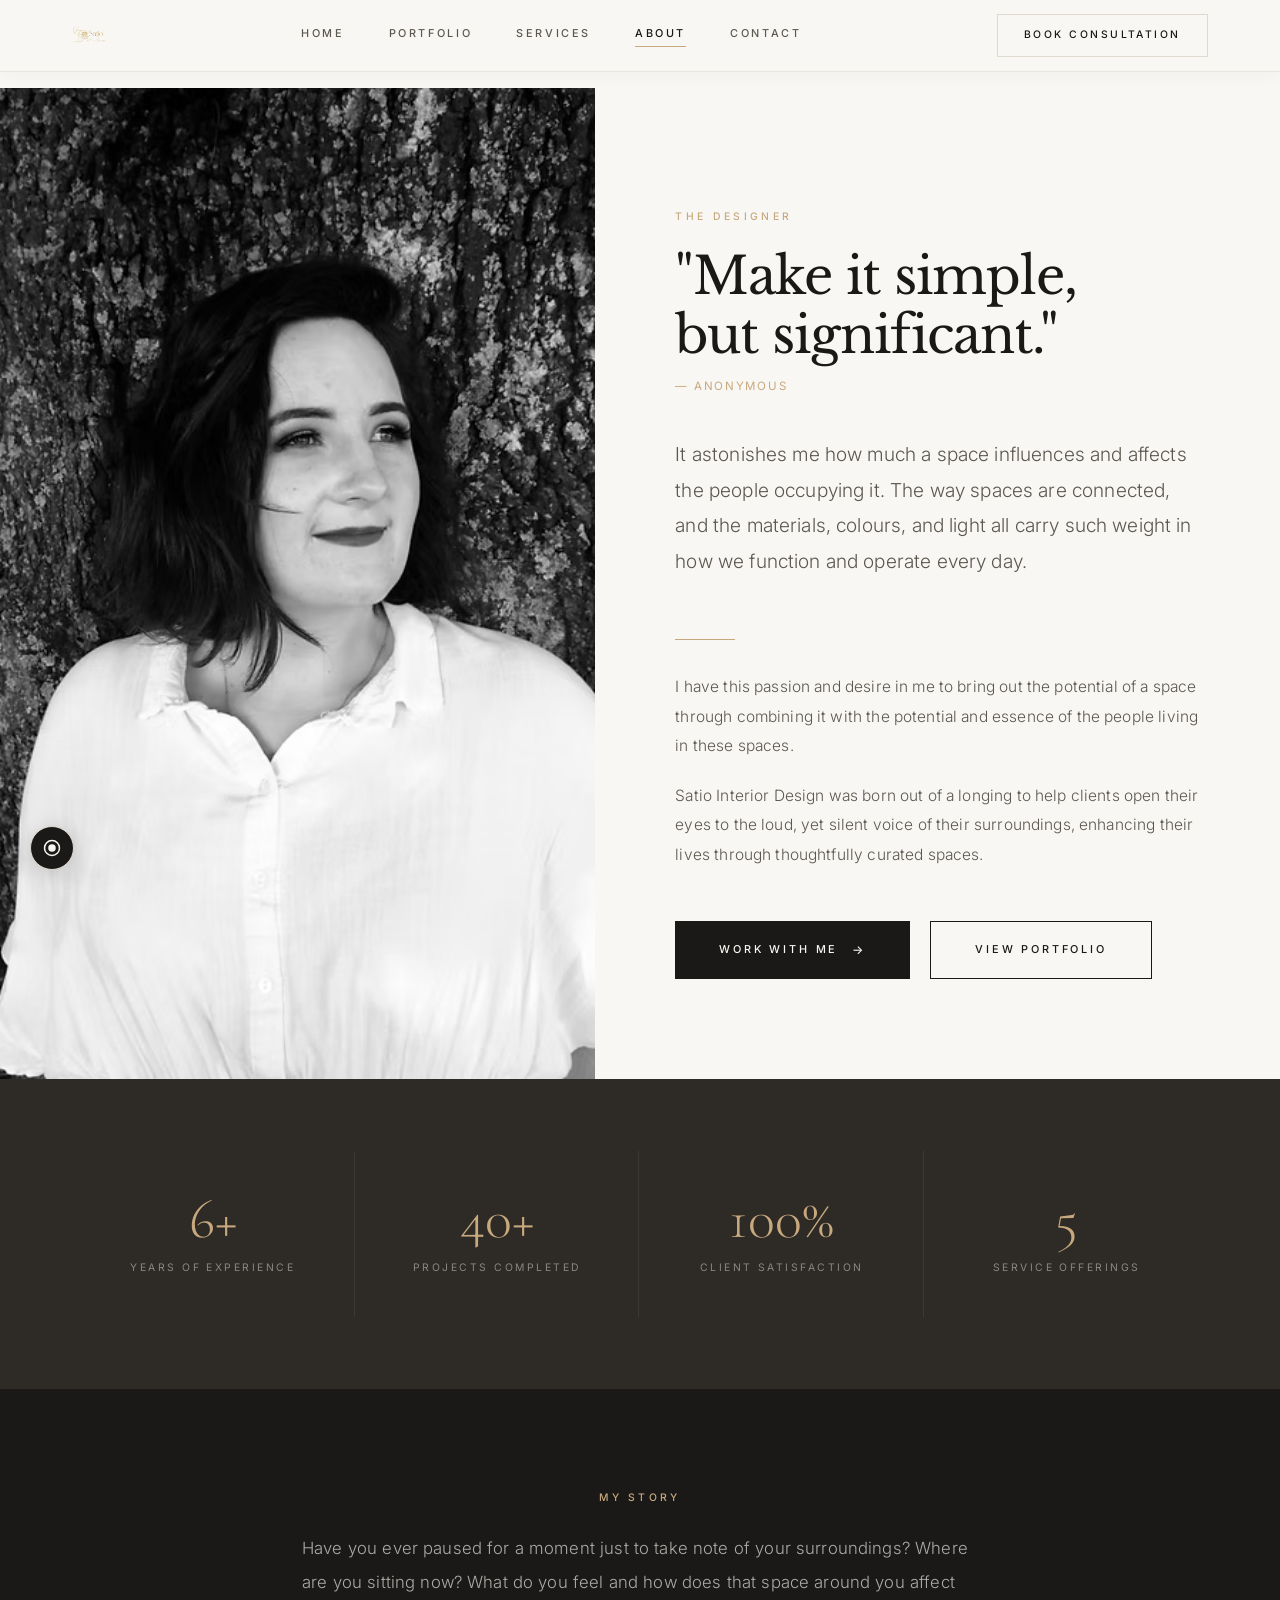
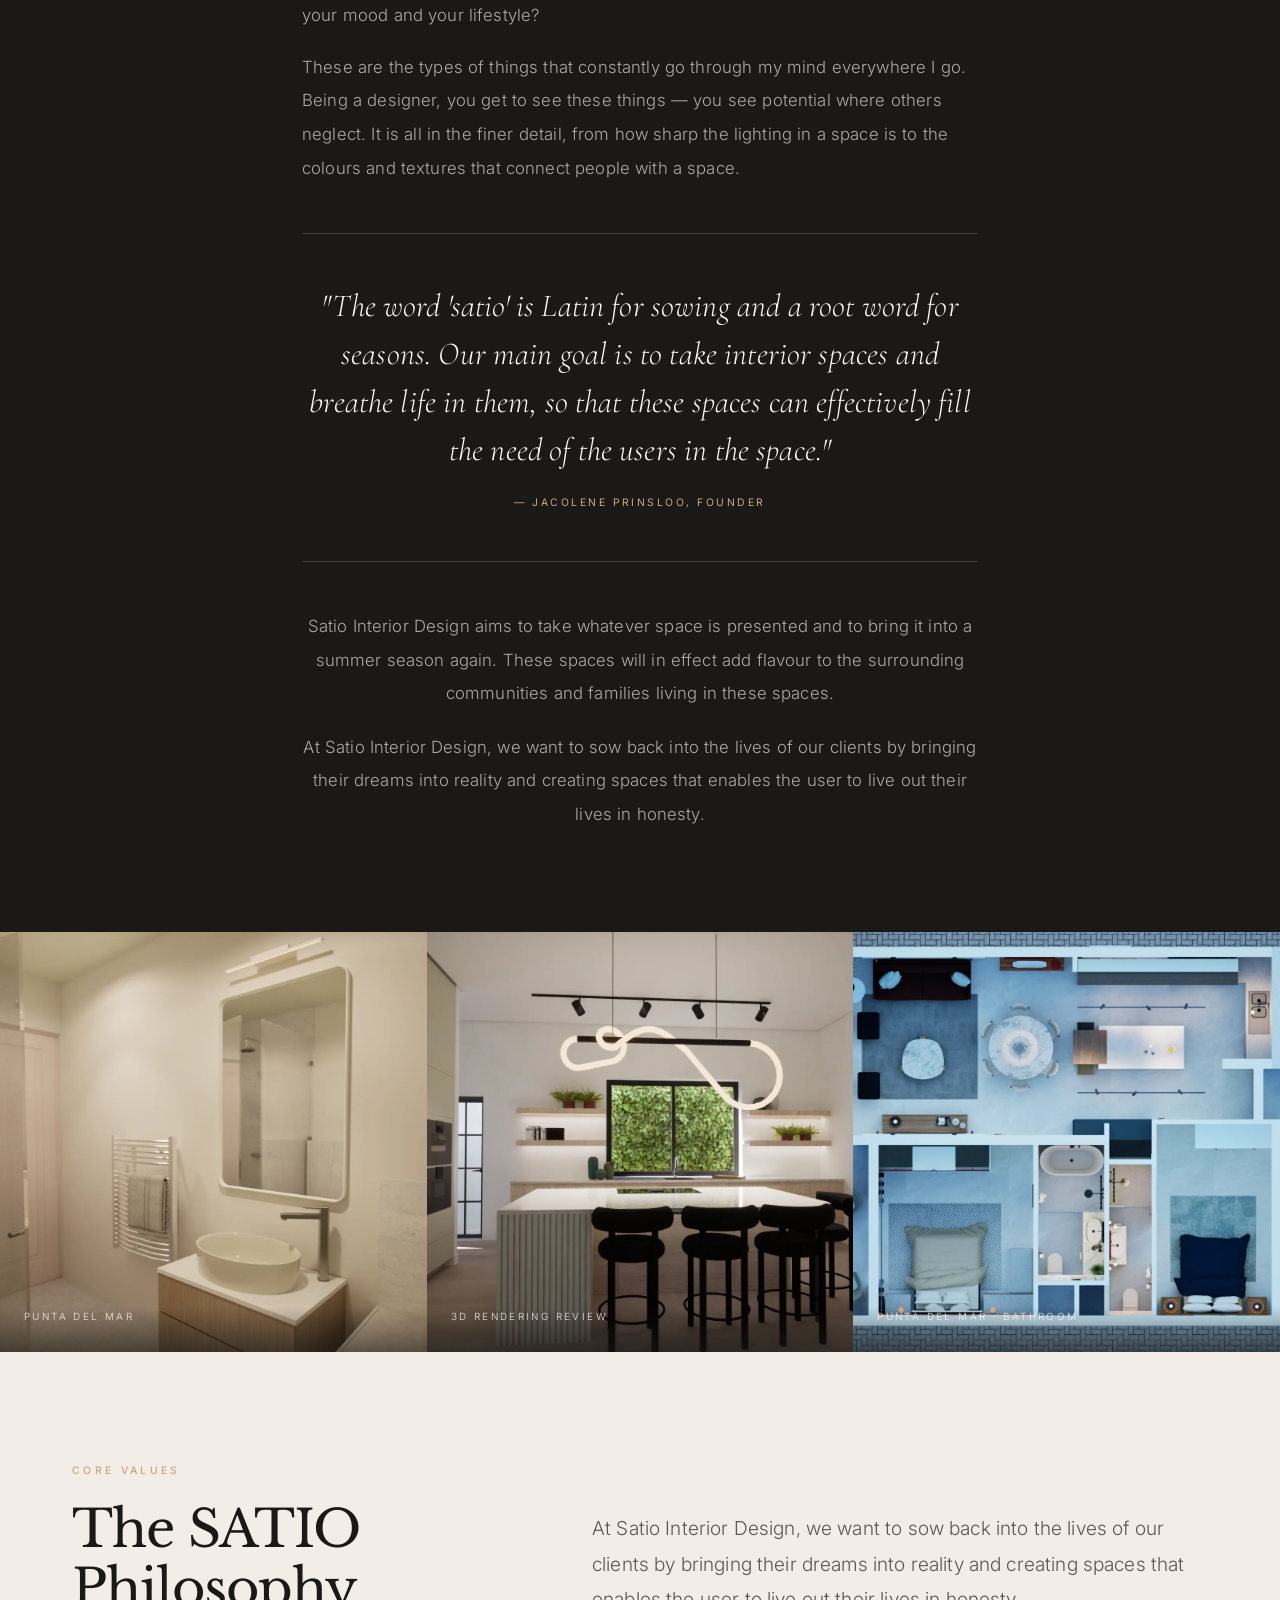
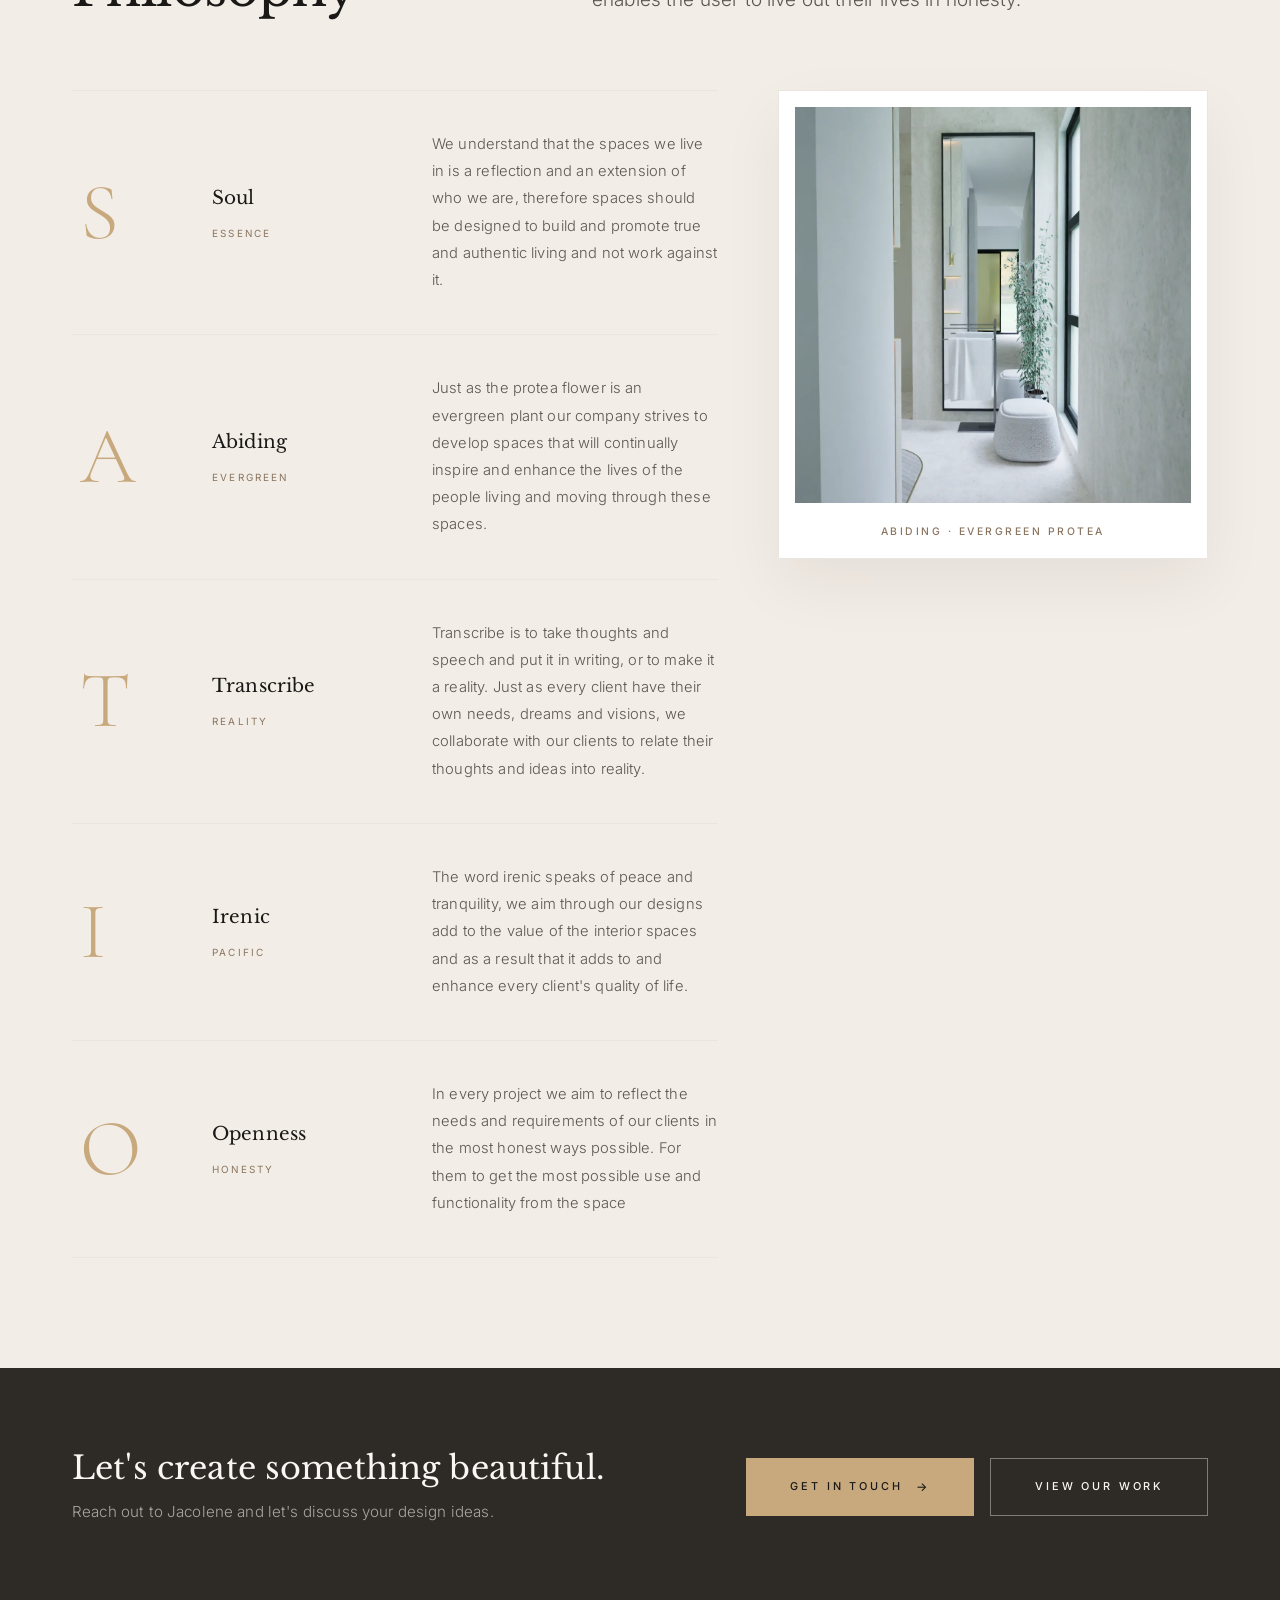
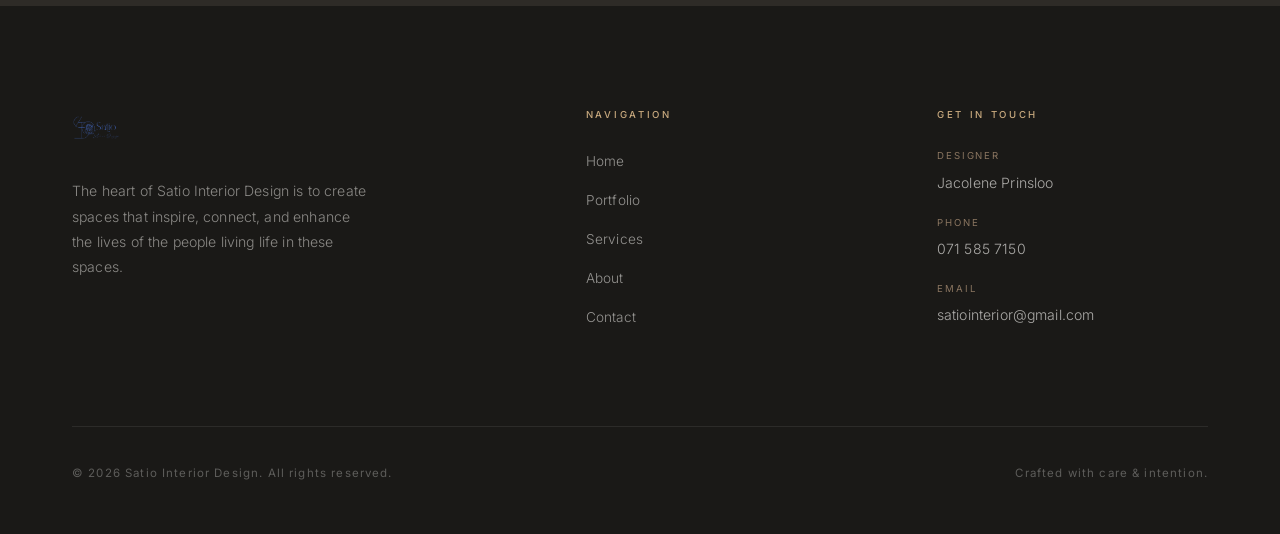
==== commit 8fce445f: "feat: integrate satio branding copy, acrostic values, optimize image performance via webp, tighten l" ====
--- a/about.html
+++ b/about.html
@@ -108,7 +108,6 @@
       line-height: 1;
       padding-left: 8px;
     }
-    .acrostic-word-group {}
     .acrostic-w {
       font-family: var(--heading);
       font-size: 1.15rem;
@@ -189,7 +188,7 @@
     <div class="container">
       <div class="header-inner">
         <a href="index.html" class="logo-link">
-          <img src="images/Logo.avif" alt="Satio Interior Design" class="header-logo-img">
+          <img src="Logo/Full Logo- Yellow .webp" alt="Satio Interior Design" class="header-logo-img">
         </a>
         <nav class="nav-links">
           <a href="index.html">Home</a>
@@ -220,7 +219,7 @@
   ═══════════════════════════════════════════════════════ -->
   <div class="about-split" style="margin-top: var(--nav-h);">
     <div class="about-split-img">
-      <img src="siteimages/89422586-398a-474d-a6eb-31cfc88984e2.jpg.jpeg" alt="Jacolene Prinsloo — Designer at Satio Interior Design">
+      <img src="prinsoloo.avif" alt="Jacolene Prinsloo — Designer at Satio Interior Design">
     </div>
     <div class="about-split-content">
       <span class="eyebrow">The Designer</span>
@@ -281,8 +280,14 @@
 
       <div class="philosophy-divider"></div>
 
-      <p class="philosophy-quote-text">"The word 'satio' is Latin for sowing and a root word for the word seasons. The main goal of Satio Interior Design is to take interior spaces and breathe life into them."</p>
+      <p class="philosophy-quote-text">"The word 'satio' is Latin for sowing and a root word for seasons. Our main goal is to take interior spaces and breathe life in them, so that these spaces can effectively fill the need of the users in the space."</p>
       <p class="philosophy-cite">— Jacolene Prinsloo, Founder</p>
+
+      <div class="philosophy-divider"></div>
+
+      <p class="philosophy-body" style="text-align: center; max-width: 720px; margin: 0 auto 20px auto;">Satio Interior Design aims to take whatever space is presented and to bring it into a summer season again. These spaces will in effect add flavour to the surrounding communities and families living in these spaces.</p>
+
+      <p class="philosophy-body" style="text-align: center; max-width: 720px; margin: 0 auto;">At Satio Interior Design, we want to sow back into the lives of our clients by bringing their dreams into reality and creating spaces that enables the user to live out their lives in honesty.</p>
     </div>
   </div>
 
@@ -292,19 +297,19 @@
   <section style="padding:0; overflow:hidden;">
     <div style="display:grid; grid-template-columns:repeat(3, 1fr); height:420px;">
       <div style="overflow:hidden; position:relative;">
-        <img src="siteimages/81659e_9767f9f57e1545648e2b9f6dea318b7c~mv2.png" alt="Bedroom design" style="width:100%; height:100%; object-fit:cover; transition:transform 0.9s var(--ease);" onmouseover="this.style.transform='scale(1.05)'" onmouseout="this.style.transform='scale(1)'">
+        <img src="Renderings/Punta Del Mar 525/Image30.webp" alt="Bedroom design" style="width:100%; height:100%; object-fit:cover; transition:transform 0.9s var(--ease);" onmouseover="this.style.transform='scale(1.05)'" onmouseout="this.style.transform='scale(1)'">
         <div style="position:absolute; bottom:0; left:0; right:0; background:linear-gradient(to top, rgba(26,25,23,0.6) 0%, transparent 60%); padding:24px;">
           <span style="font-size:0.62rem; letter-spacing:0.24em; text-transform:uppercase; color:rgba(249,247,244,0.7);">Punta Del Mar</span>
         </div>
       </div>
       <div style="overflow:hidden; position:relative;">
-        <img src="siteimages/81659e_7345383335fb4f48b4f40f58eb7f7d25~mv2.png" alt="Living space render" style="width:100%; height:100%; object-fit:cover; transition:transform 0.9s var(--ease);" onmouseover="this.style.transform='scale(1.05)'" onmouseout="this.style.transform='scale(1)'">
+        <img src="Renderings/Balers Way/Image1.webp" alt="Living space render" style="width:100%; height:100%; object-fit:cover; transition:transform 0.9s var(--ease);" onmouseover="this.style.transform='scale(1.05)'" onmouseout="this.style.transform='scale(1)'">
         <div style="position:absolute; bottom:0; left:0; right:0; background:linear-gradient(to top, rgba(26,25,23,0.6) 0%, transparent 60%); padding:24px;">
           <span style="font-size:0.62rem; letter-spacing:0.24em; text-transform:uppercase; color:rgba(249,247,244,0.7);">3D Rendering Review</span>
         </div>
       </div>
       <div style="overflow:hidden; position:relative;">
-        <img src="siteimages/81659e_40655cd7e9004398bdbbd9c377ae91ba~mv2.png" alt="Bathroom design" style="width:100%; height:100%; object-fit:cover; transition:transform 0.9s var(--ease);" onmouseover="this.style.transform='scale(1.05)'" onmouseout="this.style.transform='scale(1)'">
+        <img src="Renderings/Punta Del Mar 432/Image13.webp" alt="Bathroom design" style="width:100%; height:100%; object-fit:cover; transition:transform 0.9s var(--ease);" onmouseover="this.style.transform='scale(1.05)'" onmouseout="this.style.transform='scale(1)'">
         <div style="position:absolute; bottom:0; left:0; right:0; background:linear-gradient(to top, rgba(26,25,23,0.6) 0%, transparent 60%); padding:24px;">
           <span style="font-size:0.62rem; letter-spacing:0.24em; text-transform:uppercase; color:rgba(249,247,244,0.7);">Punta Del Mar · Bathroom</span>
         </div>
@@ -322,53 +327,62 @@
           <span class="eyebrow">Core Values</span>
           <h2 class="title--lg">The SATIO<br>Philosophy</h2>
         </div>
-        <p class="lead">We want to sow back into the lives of our clients by bringing their dreams into reality and creating spaces that enable them to live out their lives in honesty.</p>
-      </div>
-
-      <div class="acrostic-list">
-        <div class="acrostic-item">
-          <div class="acrostic-ltr">S</div>
-          <div class="acrostic-word-group">
-            <div class="acrostic-w">Soul</div>
-            <span class="acrostic-m">Essence</span>
-          </div>
-          <p class="acrostic-d">We understand that the spaces we live in are a reflection and extension of who we are, therefore spaces should build and promote authentic living.</p>
-        </div>
-
-        <div class="acrostic-item">
-          <div class="acrostic-ltr">A</div>
-          <div class="acrostic-word-group">
-            <div class="acrostic-w">Abiding</div>
-            <span class="acrostic-m">Evergreen</span>
-          </div>
-          <p class="acrostic-d">Just as the protea is evergreen, we strive to develop spaces that continually inspire and enhance the lives of the people moving through them.</p>
-        </div>
-
-        <div class="acrostic-item">
-          <div class="acrostic-ltr">T</div>
-          <div class="acrostic-word-group">
-            <div class="acrostic-w">Transcribe</div>
-            <span class="acrostic-m">Reality</span>
-          </div>
-          <p class="acrostic-d">Transcribing thoughts into reality. We collaborate with clients to relate their custom thoughts, dreams, and visions into physical structure.</p>
-        </div>
-
-        <div class="acrostic-item">
-          <div class="acrostic-ltr">I</div>
-          <div class="acrostic-word-group">
-            <div class="acrostic-w">Irenic</div>
-            <span class="acrostic-m">Pacific</span>
-          </div>
-          <p class="acrostic-d">Speaking of peace and tranquility, we aim to design spaces that add value, tranquility, and peace to our clients' quality of life.</p>
-        </div>
-
-        <div class="acrostic-item">
-          <div class="acrostic-ltr">O</div>
-          <div class="acrostic-word-group">
-            <div class="acrostic-w">Openness</div>
-            <span class="acrostic-m">Honesty</span>
-          </div>
-          <p class="acrostic-d">In every project, we aim to reflect the needs and requirements of our clients in the most honest ways possible for maximum utility.</p>
+        <p class="lead">At Satio Interior Design, we want to sow back into the lives of our clients by bringing their dreams into reality and creating spaces that enables the user to live out their lives in honesty.</p>
+      </div>
+
+      <div class="acrostic-layout">
+        <div class="acrostic-list">
+          <div class="acrostic-item">
+            <div class="acrostic-ltr">S</div>
+            <div class="acrostic-word-group">
+              <div class="acrostic-w">Soul</div>
+              <span class="acrostic-m">Essence</span>
+            </div>
+            <p class="acrostic-d">We understand that the spaces we live in is a reflection and an extension of who we are, therefore spaces should be designed to build and promote true and authentic living and not work against it.</p>
+          </div>
+
+          <div class="acrostic-item">
+            <div class="acrostic-ltr">A</div>
+            <div class="acrostic-word-group">
+              <div class="acrostic-w">Abiding</div>
+              <span class="acrostic-m">Evergreen</span>
+            </div>
+            <p class="acrostic-d">Just as the protea flower is an evergreen plant our company strives to develop spaces that will continually inspire and enhance the lives of the people living and moving through these spaces.</p>
+          </div>
+
+          <div class="acrostic-item">
+            <div class="acrostic-ltr">T</div>
+            <div class="acrostic-word-group">
+              <div class="acrostic-w">Transcribe</div>
+              <span class="acrostic-m">Reality</span>
+            </div>
+            <p class="acrostic-d">Transcribe is to take thoughts and speech and put it in writing, or to make it a reality. Just as every client have their own needs, dreams and visions, we collaborate with our clients to relate their thoughts and ideas into reality.</p>
+          </div>
+
+          <div class="acrostic-item">
+            <div class="acrostic-ltr">I</div>
+            <div class="acrostic-word-group">
+              <div class="acrostic-w">Irenic</div>
+              <span class="acrostic-m">Pacific</span>
+            </div>
+            <p class="acrostic-d">The word irenic speaks of peace and tranquility, we aim through our designs add to the value of the interior spaces and as a result that it adds to and enhance every client's quality of life.</p>
+          </div>
+
+          <div class="acrostic-item">
+            <div class="acrostic-ltr">O</div>
+            <div class="acrostic-word-group">
+              <div class="acrostic-w">Openness</div>
+              <span class="acrostic-m">Honesty</span>
+            </div>
+            <p class="acrostic-d">In every project we aim to reflect the needs and requirements of our clients in the most honest ways possible. For them to get the most possible use and functionality from the space</p>
+          </div>
+        </div>
+
+        <div class="acrostic-sticky-panel fade-up">
+          <div class="acrostic-visual-card">
+            <img src="Renderings/Seaton Estate/Image14.webp" alt="Satio Interior Design — Evergreen Protea Flower">
+            <span class="acrostic-visual-caption">Abiding · Evergreen Protea</span>
+          </div>
         </div>
       </div>
     </div>
@@ -395,7 +409,7 @@
     <div class="container">
       <div class="footer-top">
         <div class="footer-brand">
-          <img src="images/Logo.avif" alt="Satio Interior Design" class="footer-logo-img">
+          <img src="Logo/Full Logo- Yellow .webp" alt="Satio Interior Design" class="footer-logo-img">
           <p>The heart of Satio Interior Design is to create spaces that inspire, connect, and enhance the lives of the people living life in these spaces.</p>
         </div>
         <div>
--- a/styles.css
+++ b/styles.css
@@ -28,8 +28,8 @@
 
   /* Spacing */
   --nav-h:    88px;
-  --section:  180px;
-  --section-sm: 100px;
+  --section:  110px;
+  --section-sm: 80px;
 
   /* Easing */
   --ease:     cubic-bezier(0.16, 1, 0.3, 1);
@@ -102,9 +102,9 @@
 .split--45-55  { grid-template-columns: 45fr 55fr; }
 .split--30-70  { grid-template-columns: 30fr 70fr; }
 
-.split-gap-md  { gap: 80px; }
-.split-gap-lg  { gap: 120px; }
-.split-gap-xl  { gap: 160px; }
+.split-gap-md  { gap: 48px; }
+.split-gap-lg  { gap: 64px; }
+.split-gap-xl  { gap: 80px; }
 
 /* ==========================================================================
    TYPOGRAPHY
@@ -328,9 +328,6 @@
   height: 72px;
   border-bottom: 1px solid var(--border-lt);
   box-shadow: 0 1px 20px rgba(0,0,0,0.04);
-}
-.site-header.header-dark {
-  /* For pages whose hero is light/transparent */
 }
 
 .header-inner {
@@ -641,7 +638,7 @@
 .intro-grid {
   display: grid;
   grid-template-columns: 1fr 1.4fr;
-  gap: 100px;
+  gap: 60px;
   align-items: start;
 }
 .intro-sticky { position: sticky; top: 120px; }
@@ -678,7 +675,7 @@
   padding-top: 4px;
   transition: var(--t-fast);
 }
-.service-row-body {}
+
 .service-row-name {
   font-family: var(--heading);
   font-size: 1.5rem;
@@ -900,7 +897,7 @@
   align-items: center;
   gap: 60px;
 }
-.connect-strip-text {}
+
 .connect-strip-text .title--sm { color: var(--ivory); margin-bottom: 10px; }
 .connect-strip-text .lead { color: rgba(249,247,244,0.6); font-size: 0.95rem; }
 .connect-strip-actions {
@@ -1342,7 +1339,7 @@
   color: var(--gold);
   line-height: 1;
 }
-.acrostic-word-block {}
+
 .acrostic-word {
   font-family: var(--heading);
   font-size: 1.1rem;
@@ -1366,14 +1363,14 @@
 /* ==========================================================================
    CONTACT PAGE
    ========================================================================== */
-.contact-page { padding: 140px 0 160px; }
+.contact-page { padding: 80px 0 100px; }
 .contact-grid {
   display: grid;
   grid-template-columns: 1fr 1.5fr;
-  gap: 100px;
+  gap: 60px;
   align-items: start;
 }
-.contact-info {}
+
 .contact-detail { margin-bottom: 44px; }
 .contact-detail-label {
   font-size: 0.62rem;
@@ -1420,7 +1417,7 @@
 }
 
 /* Minimal form */
-.contact-form-wrap {}
+
 .form-title {
   font-family: var(--heading);
   font-size: 2rem;
@@ -1734,3 +1731,466 @@
   .hero-title { font-size: 3rem; }
   .hero-actions { flex-direction: column; align-items: flex-start; }
 }
+
+/* ==========================================================================
+   THEME SWITCHING ACCENTS
+   ========================================================================== */
+body.theme-red {
+  --gold: #dc2626;
+  --gold-dk: #b91c1c;
+}
+body.theme-blue {
+  --gold: #2563eb;
+  --gold-dk: #1d4ed8;
+}
+body.theme-yellow {
+  --gold: #d97706;
+  --gold-dk: #b45309;
+}
+
+/* Smooth transition for variables (color / backgrounds) */
+a, button, .custom-cursor, .custom-cursor-ring, #scroll-progress-bar, .reveal-line::after, .btn {
+  transition: color 0.4s var(--ease), background 0.4s var(--ease), border-color 0.4s var(--ease);
+}
+
+/* ==========================================================================
+   THEME CUSTOMIZER UI
+   ========================================================================== */
+.theme-switcher {
+  position: fixed;
+  bottom: 30px;
+  left: 30px;
+  z-index: 9999;
+  display: flex;
+  align-items: center;
+  gap: 12px;
+}
+.theme-trigger {
+  width: 44px;
+  height: 44px;
+  border-radius: 50%;
+  background: var(--charcoal);
+  color: var(--ivory);
+  border: 1px solid var(--border);
+  display: flex;
+  align-items: center;
+  justify-content: center;
+  cursor: pointer;
+  box-shadow: 0 4px 20px rgba(0,0,0,0.15);
+  transition: transform 0.3s var(--ease), background 0.3s var(--ease), color 0.3s var(--ease);
+}
+.theme-trigger:hover {
+  transform: rotate(30deg) scale(1.05);
+  background: var(--gold);
+  color: var(--charcoal);
+}
+.theme-options {
+  display: flex;
+  align-items: center;
+  gap: 8px;
+  background: rgba(26, 25, 23, 0.9);
+  padding: 6px 12px;
+  border-radius: 30px;
+  border: 1px solid var(--border-lt);
+  box-shadow: 0 4px 20px rgba(0,0,0,0.15);
+  opacity: 0;
+  transform: translateX(-15px);
+  pointer-events: none;
+  transition: opacity 0.3s var(--ease), transform 0.3s var(--ease);
+  backdrop-filter: blur(10px);
+}
+.theme-switcher.open .theme-options {
+  opacity: 1;
+  transform: translateX(0);
+  pointer-events: auto;
+}
+.theme-opt-btn {
+  width: 24px;
+  height: 24px;
+  border-radius: 50%;
+  border: 2px solid transparent;
+  cursor: pointer;
+  padding: 0;
+  transition: transform 0.2s var(--ease), border-color 0.2s var(--ease);
+}
+.theme-opt-btn:hover {
+  transform: scale(1.15);
+}
+.theme-opt-btn.active {
+  border-color: var(--ivory);
+  box-shadow: 0 0 0 1px var(--gold);
+}
+
+/* ==========================================================================
+   MOSAIC GALLERY & LIGHTBOX
+   ========================================================================== */
+.project-gallery-title {
+  text-align: center;
+  font-family: var(--display);
+  font-size: clamp(2rem, 3.5vw, 3rem);
+  font-weight: 300;
+  margin-bottom: 48px;
+  color: var(--charcoal);
+}
+.mosaic-grid {
+  display: grid;
+  grid-template-columns: repeat(12, 1fr);
+  gap: 16px;
+  margin-top: 64px;
+}
+.mosaic-item {
+  position: relative;
+  overflow: hidden;
+  cursor: pointer;
+  background: var(--cream);
+}
+.mosaic-item img {
+  width: 100%;
+  height: 100%;
+  object-fit: cover;
+  transition: transform 0.9s var(--ease);
+  display: block;
+}
+.mosaic-item:hover img {
+  transform: scale(1.05);
+}
+.mosaic-overlay {
+  position: absolute;
+  inset: 0;
+  background: rgba(26,25,23,0.3);
+  opacity: 0;
+  display: flex;
+  align-items: center;
+  justify-content: center;
+  transition: opacity 0.4s var(--ease);
+}
+.mosaic-item:hover .mosaic-overlay {
+  opacity: 1;
+}
+.mosaic-zoom-icon {
+  width: 48px;
+  height: 48px;
+  border-radius: 50%;
+  background: rgba(249, 247, 244, 0.9);
+  color: var(--charcoal);
+  display: flex;
+  align-items: center;
+  justify-content: center;
+  transform: scale(0.8);
+  transition: transform 0.4s var(--ease);
+  box-shadow: 0 4px 12px rgba(0,0,0,0.15);
+}
+.mosaic-item:hover .mosaic-zoom-icon {
+  transform: scale(1);
+}
+
+/* Asymmetric Mosaic Classes */
+.mosaic-item--span-4 { grid-column: span 4; aspect-ratio: 4/3; }
+.mosaic-item--span-6 { grid-column: span 6; aspect-ratio: 16/9; }
+.mosaic-item--span-8 { grid-column: span 8; aspect-ratio: 16/9; }
+.mosaic-item--span-12 { grid-column: span 12; aspect-ratio: 21/9; }
+.mosaic-item--tall { grid-row: span 2; aspect-ratio: 3/4; }
+
+@media (max-width: 900px) {
+  .mosaic-item--span-4 { grid-column: span 6; }
+  .mosaic-item--span-6 { grid-column: span 12; }
+  .mosaic-item--span-8 { grid-column: span 12; }
+  .mosaic-item--span-12 { grid-column: span 12; }
+}
+@media (max-width: 600px) {
+  .mosaic-item--span-4, .mosaic-item--span-6, .mosaic-item--span-8, .mosaic-item--span-12 {
+    grid-column: span 12;
+    aspect-ratio: 4/3;
+  }
+}
+
+/* Lightbox Modal */
+.lightbox {
+  position: fixed;
+  inset: 0;
+  background: rgba(18, 17, 16, 0.98);
+  backdrop-filter: blur(15px);
+  z-index: 100000;
+  display: flex;
+  flex-direction: column;
+  align-items: center;
+  justify-content: center;
+  opacity: 0;
+  pointer-events: none;
+  transition: opacity 0.5s var(--ease);
+}
+.lightbox.open {
+  opacity: 1;
+  pointer-events: auto;
+}
+.lightbox-close {
+  position: absolute;
+  top: 30px;
+  right: 30px;
+  background: none;
+  border: none;
+  color: var(--ivory);
+  font-size: 2rem;
+  cursor: pointer;
+  width: 44px;
+  height: 44px;
+  display: flex;
+  align-items: center;
+  justify-content: center;
+  transition: transform 0.3s var(--ease), color 0.3s var(--ease);
+  z-index: 100010;
+}
+.lightbox-close:hover {
+  transform: rotate(90deg);
+  color: var(--gold);
+}
+.lightbox-content {
+  position: relative;
+  width: 90%;
+  max-width: 1200px;
+  height: 80%;
+  display: flex;
+  align-items: center;
+  justify-content: center;
+}
+.lightbox-img {
+  max-width: 100%;
+  max-height: 100%;
+  object-fit: contain;
+  opacity: 0;
+  transform: scale(0.97);
+  transition: opacity 0.4s var(--ease), transform 0.4s var(--ease);
+  box-shadow: 0 10px 40px rgba(0,0,0,0.4);
+}
+.lightbox.open .lightbox-img {
+  opacity: 1;
+  transform: scale(1);
+}
+.lightbox-nav {
+  position: absolute;
+  top: 50%;
+  transform: translateY(-50%);
+  background: none;
+  border: none;
+  color: var(--ivory);
+  font-size: 2.5rem;
+  cursor: pointer;
+  width: 60px;
+  height: 60px;
+  display: flex;
+  align-items: center;
+  justify-content: center;
+  transition: color 0.3s var(--ease), transform 0.3s var(--ease);
+  z-index: 100010;
+}
+.lightbox-nav:hover {
+  color: var(--gold);
+  transform: translateY(-50%) scale(1.1);
+}
+.lightbox-prev { left: 10px; }
+.lightbox-next { right: 10px; }
+
+.lightbox-counter {
+  position: absolute;
+  bottom: 24px;
+  color: rgba(249, 247, 244, 0.5);
+  font-size: 0.75rem;
+  letter-spacing: 0.2em;
+  text-transform: uppercase;
+}
+
+/* ==========================================================================
+   BRAND STORY & STORYTELLING LAYOUTS
+   ========================================================================== */
+.brand-philosophy-section {
+  padding: var(--section) 0;
+  background: var(--cream);
+  position: relative;
+  overflow: hidden;
+}
+.brand-story-grid {
+  display: grid;
+  grid-template-columns: 1.15fr 1fr;
+  gap: 64px;
+  align-items: center;
+}
+.brand-story-visual {
+  position: relative;
+  z-index: 1;
+}
+.brand-story-visual img {
+  width: 100%;
+  height: auto;
+  aspect-ratio: 4/5;
+  object-fit: cover;
+  display: block;
+  box-shadow: 0 20px 50px rgba(26,25,23,0.08);
+}
+.brand-story-accent-frame {
+  position: absolute;
+  bottom: -20px;
+  left: -20px;
+  width: 70%;
+  height: 70%;
+  border: 1px solid var(--gold);
+  z-index: -1;
+  pointer-events: none;
+}
+.brand-story-text {
+  display: flex;
+  flex-direction: column;
+}
+.brand-story-lead {
+  font-size: 1.25rem;
+  line-height: 1.85;
+  color: var(--warm-grey);
+  font-weight: 300;
+  margin-bottom: 24px;
+}
+.brand-story-body {
+  font-size: 0.98rem;
+  line-height: 1.9;
+  color: var(--warm-grey);
+  font-weight: 300;
+  margin-bottom: 20px;
+}
+.brand-story-quote {
+  font-family: var(--display);
+  font-size: clamp(1.6rem, 2.8vw, 2.2rem);
+  font-style: italic;
+  line-height: 1.45;
+  color: var(--charcoal);
+  margin: 32px 0;
+  border-left: 2px solid var(--gold);
+  padding-left: 28px;
+}
+
+/* Acrostic Split Layout (About Page) */
+.acrostic-layout {
+  display: grid;
+  grid-template-columns: 1.2fr 0.8fr;
+  gap: 60px;
+  align-items: start;
+  margin-top: 48px;
+}
+.acrostic-sticky-panel {
+  position: sticky;
+  top: 130px;
+  z-index: 2;
+}
+.acrostic-visual-card {
+  position: relative;
+  border: 1px solid var(--border-lt);
+  background: var(--white);
+  padding: 16px;
+  box-shadow: 0 25px 60px rgba(26,25,23,0.06);
+}
+.acrostic-visual-card img {
+  width: 100%;
+  height: auto;
+  aspect-ratio: 1/1;
+  object-fit: cover;
+  display: block;
+}
+.acrostic-visual-caption {
+  font-size: 0.65rem;
+  letter-spacing: 0.24em;
+  text-transform: uppercase;
+  color: var(--gold-dk);
+  text-align: center;
+  margin-top: 20px;
+  display: block;
+  font-weight: 500;
+}
+
+@media (max-width: 1100px) {
+  .brand-story-grid {
+    grid-template-columns: 1fr;
+    gap: 64px;
+  }
+  .brand-story-visual {
+    max-width: 600px;
+    margin: 0 auto;
+  }
+  .acrostic-layout {
+    grid-template-columns: 1fr;
+    gap: 64px;
+  }
+  .acrostic-sticky-panel {
+    position: relative;
+    top: 0;
+    max-width: 500px;
+    margin: 0 auto;
+  }
+}
+@media (max-width: 600px) {
+  .brand-story-quote {
+    padding-left: 18px;
+    font-size: 1.4rem;
+  }
+}
+
+/* Homepage Acrostic Grid */
+.homepage-acrostic-grid {
+  margin-top: 48px;
+  display: grid;
+  grid-template-columns: repeat(5, 1fr);
+  gap: 24px;
+  border-top: 1px solid var(--border-lt);
+  padding-top: 40px;
+}
+.acrostic-card {
+  display: flex;
+  flex-direction: column;
+  transition: transform var(--t-med);
+}
+.acrostic-card:hover {
+  transform: translateY(-4px);
+}
+.acrostic-card-ltr {
+  font-family: var(--display);
+  font-size: 3.5rem;
+  color: var(--gold);
+  line-height: 1;
+  font-weight: 300;
+}
+.acrostic-card-w {
+  font-family: var(--heading);
+  font-size: 1.05rem;
+  font-weight: 400;
+  color: var(--charcoal);
+  margin-top: 12px;
+}
+.acrostic-card-m {
+  font-size: 0.6rem;
+  letter-spacing: 0.2em;
+  text-transform: uppercase;
+  color: var(--gold-dk);
+  margin-top: 2px;
+  font-weight: 500;
+}
+.acrostic-card-d {
+  font-size: 0.85rem;
+  color: var(--warm-grey);
+  line-height: 1.75;
+  margin-top: 16px;
+  font-weight: 300;
+}
+
+@media (max-width: 1100px) {
+  .homepage-acrostic-grid {
+    grid-template-columns: repeat(3, 1fr);
+    gap: 28px;
+  }
+}
+@media (max-width: 800px) {
+  .homepage-acrostic-grid {
+    grid-template-columns: 1fr;
+    gap: 36px;
+    padding-top: 48px;
+    margin-top: 60px;
+  }
+}
+
+
+
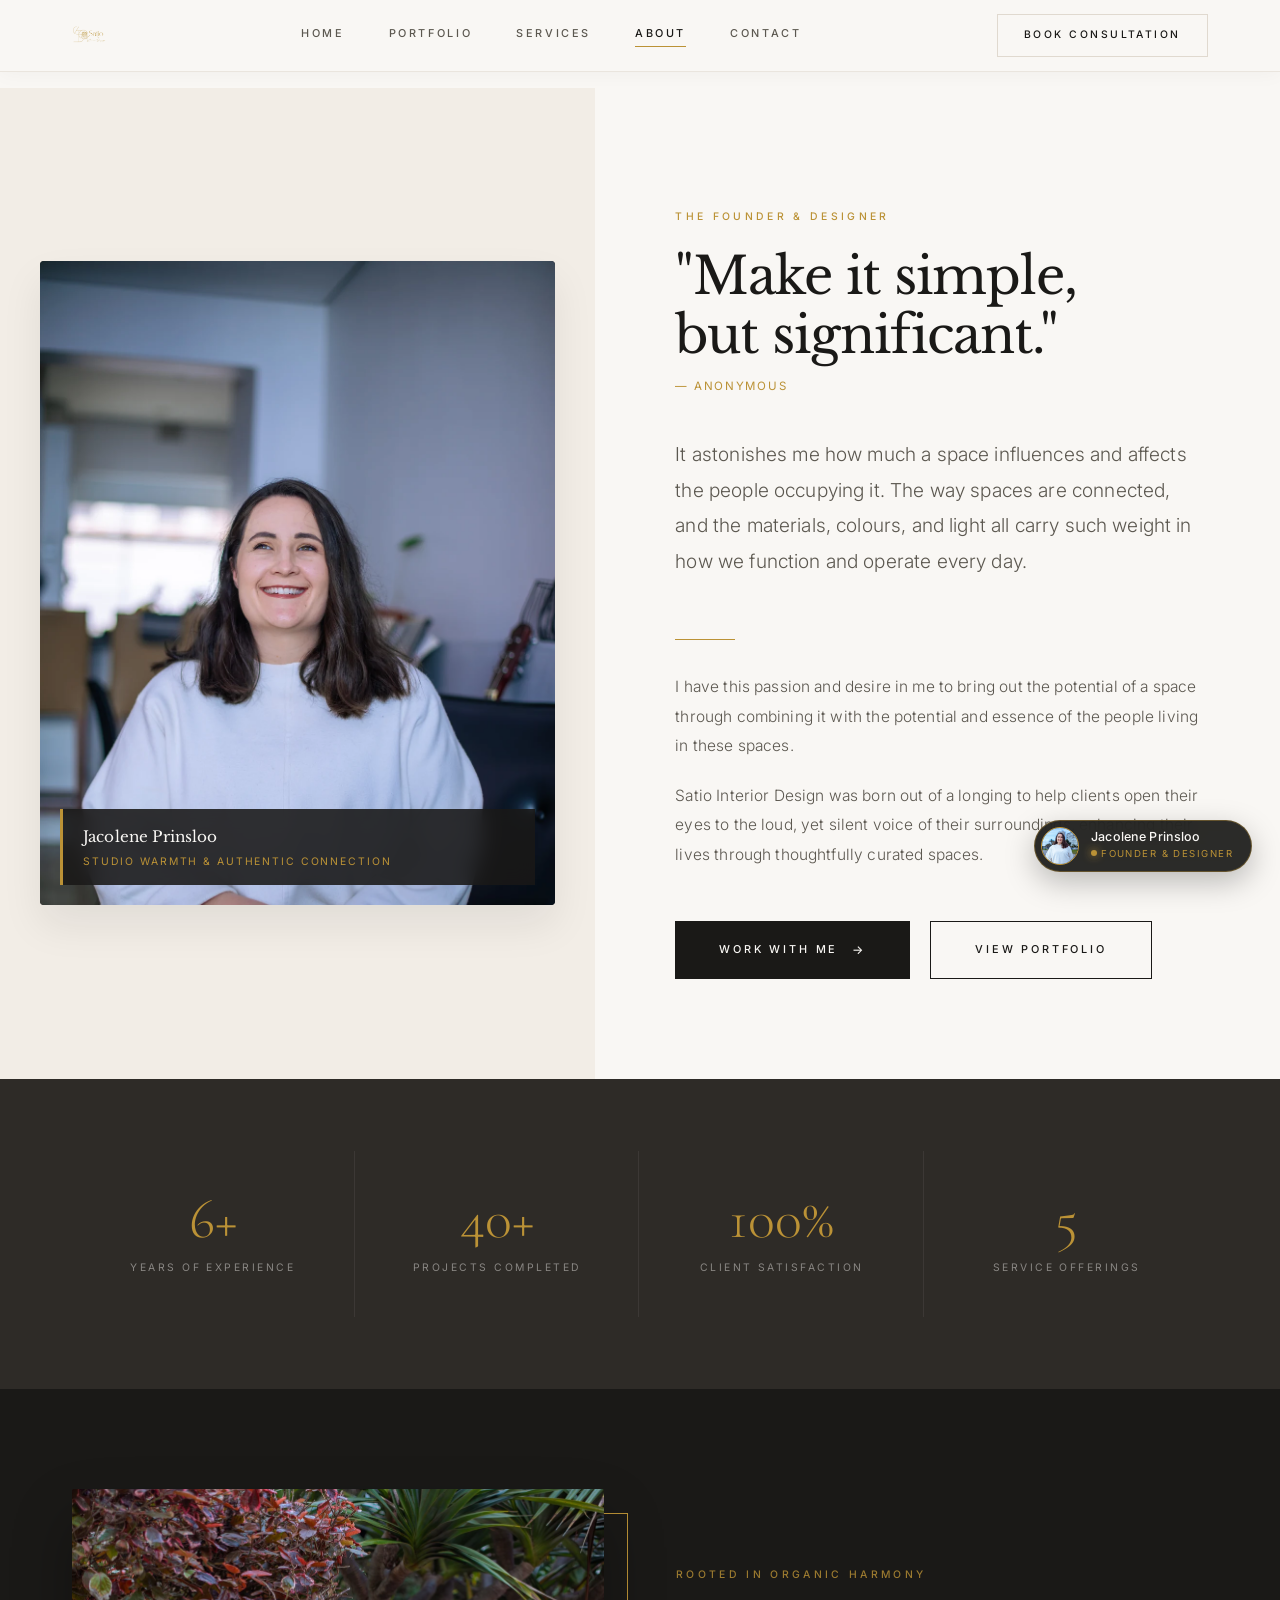
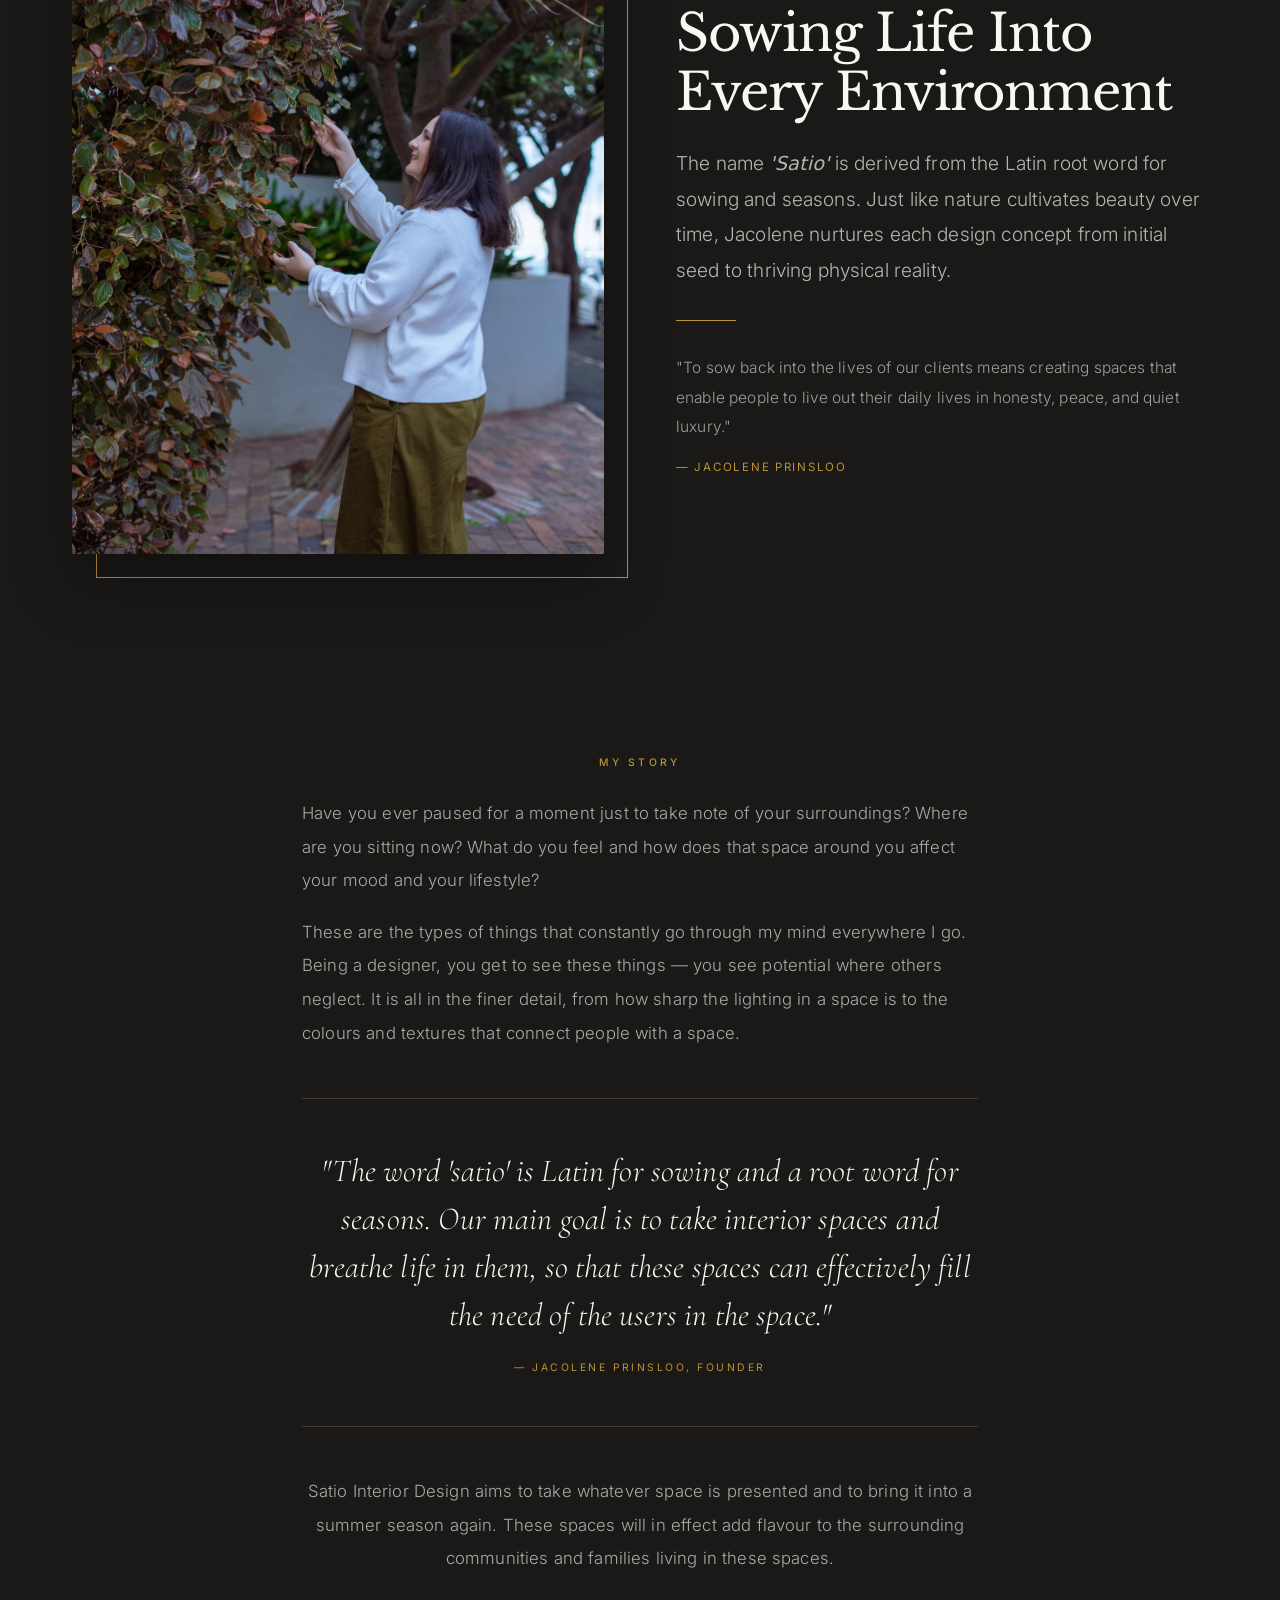
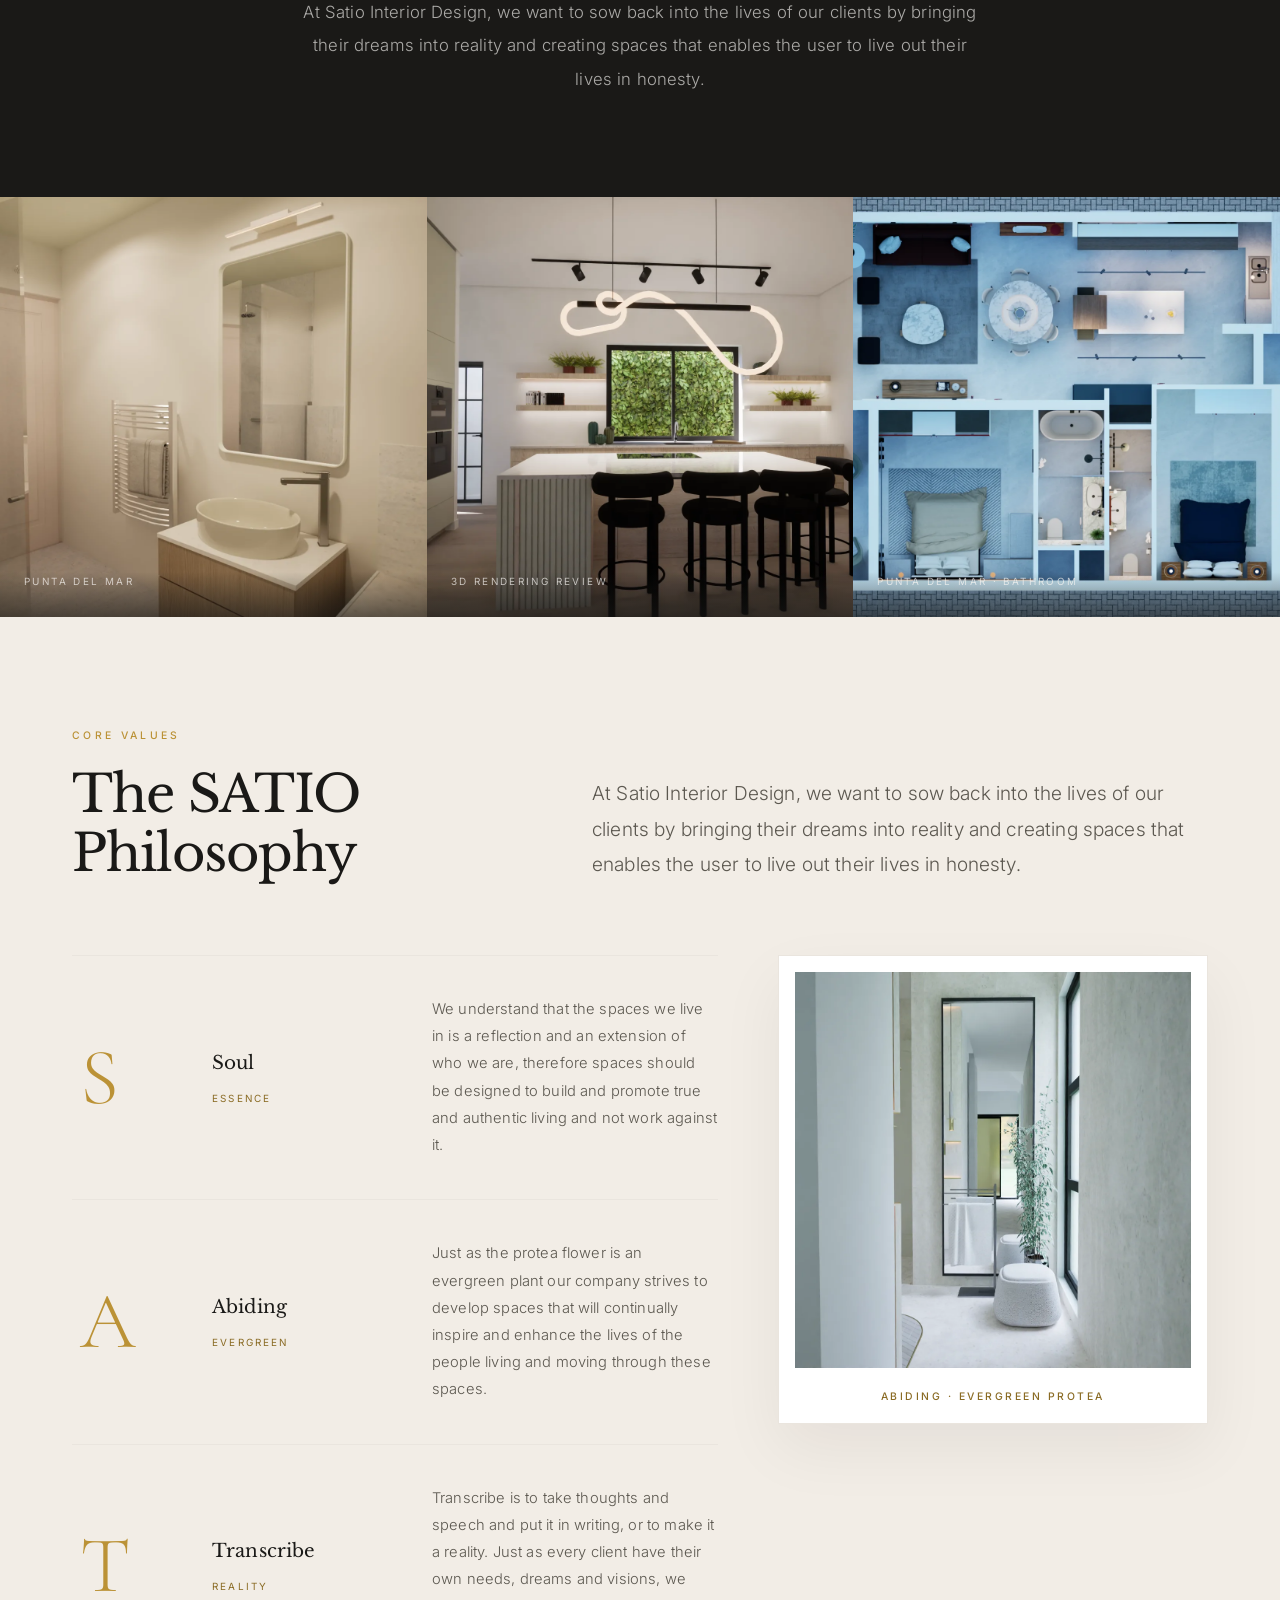
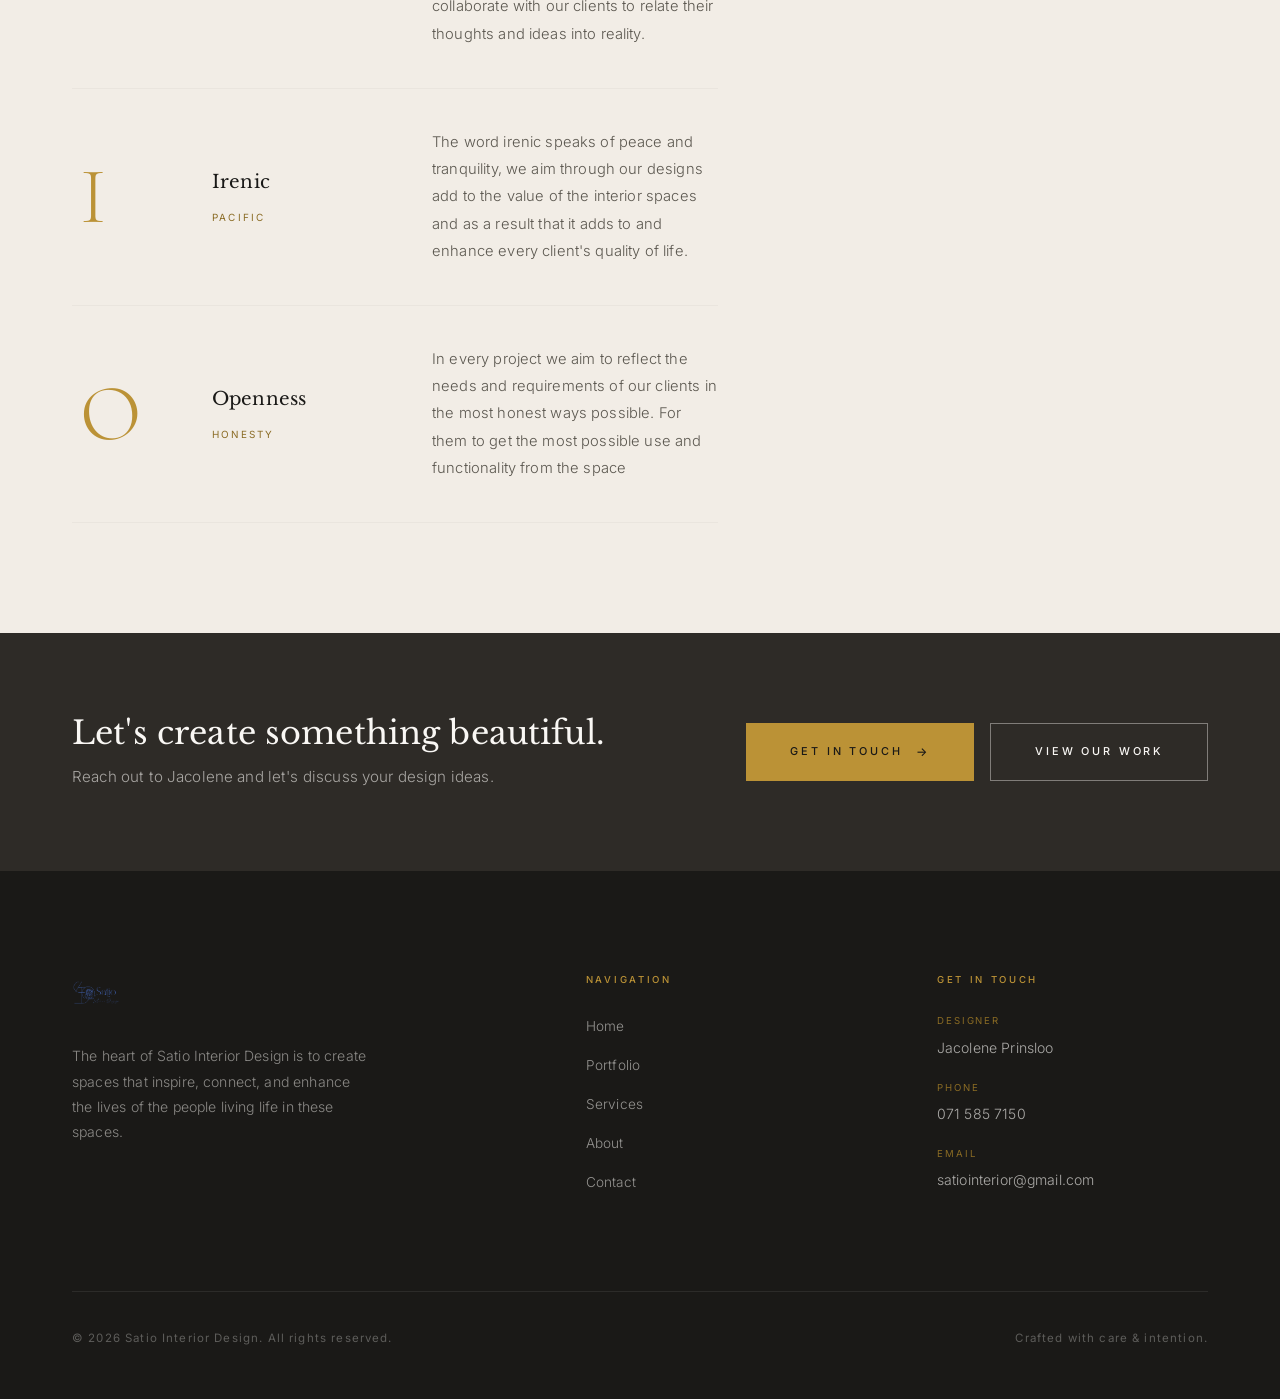
==== commit 26b4e72f: "Update profile photo to IMG_1869 and move floating widget to bottom-right" ====
--- a/about.html
+++ b/about.html
@@ -218,11 +218,19 @@
        HERO SPLIT — portrait left, intro right
   ═══════════════════════════════════════════════════════ -->
   <div class="about-split" style="margin-top: var(--nav-h);">
-    <div class="about-split-img">
-      <img src="prinsoloo.avif" alt="Jacolene Prinsloo — Designer at Satio Interior Design">
+    <div class="about-split-img" style="padding: 40px; display: flex; flex-direction: column; justify-content: center; background: var(--cream);">
+      <div class="designer-interactive-card">
+        <div class="designer-main-frame">
+          <img src="owner_photos/IMG_1842.webp" alt="Jacolene Prinsloo — Founder & Lead Designer" id="designerMainImg">
+          <div class="designer-caption-badge">
+            <div class="badge-title" id="designerBadgeTitle">Jacolene Prinsloo</div>
+            <div class="badge-sub" id="designerBadgeSub">Studio Warmth &amp; Authentic Connection</div>
+          </div>
+        </div>
+      </div>
     </div>
     <div class="about-split-content">
-      <span class="eyebrow">The Designer</span>
+      <span class="eyebrow">The Founder &amp; Designer</span>
       <h1 class="title--lg" style="margin-bottom:12px;">"Make it simple,<br>but significant."</h1>
       <p class="caption" style="color:var(--gold); margin-bottom:40px;">— Anonymous</p>
 
@@ -268,6 +276,30 @@
   </div>
 
   <!-- ═══════════════════════════════════════════════════════
+       SOWING & NATURE FEATURE — Jacolene in element (IMG_1887)
+  ═══════════════════════════════════════════════════════ -->
+  <section class="sowing-feature-block">
+    <div class="container">
+      <div class="sowing-grid">
+        <div class="sowing-visual fade-up">
+          <div class="sowing-visual-frame">
+            <img src="owner_photos/IMG_1887.webp" alt="Jacolene Prinsloo — Sowing life into spaces through organic design">
+          </div>
+          <div class="sowing-accent-border"></div>
+        </div>
+        <div class="sowing-content fade-up">
+          <span class="eyebrow eyebrow--light">Rooted in Organic Harmony</span>
+          <h2 class="title--lg" style="color:var(--ivory); margin-bottom:24px;">Sowing Life Into<br>Every Environment</h2>
+          <p class="lead" style="color:rgba(249,247,244,0.7); margin-bottom:20px;">The name <em>'Satio'</em> is derived from the Latin root word for sowing and seasons. Just like nature cultivates beauty over time, Jacolene nurtures each design concept from initial seed to thriving physical reality.</p>
+          <div class="gold-rule"></div>
+          <p class="body" style="color:rgba(249,247,244,0.6); margin-top:20px;">"To sow back into the lives of our clients means creating spaces that enable people to live out their daily lives in honesty, peace, and quiet luxury."</p>
+          <p class="caption" style="color:var(--gold); margin-top:16px;">— Jacolene Prinsloo</p>
+        </div>
+      </div>
+    </div>
+  </section>
+
+  <!-- ═══════════════════════════════════════════════════════
        PHILOSOPHY — dark panel
   ═══════════════════════════════════════════════════════ -->
   <div class="philosophy-block">
@@ -290,6 +322,8 @@
       <p class="philosophy-body" style="text-align: center; max-width: 720px; margin: 0 auto;">At Satio Interior Design, we want to sow back into the lives of our clients by bringing their dreams into reality and creating spaces that enables the user to live out their lives in honesty.</p>
     </div>
   </div>
+
+
 
   <!-- ═══════════════════════════════════════════════════════
        WORK PREVIEW — 3 real images horizontal
@@ -404,6 +438,36 @@
     </div>
   </div>
 
+  <!-- FLOATING OWNER WIDGET -->
+  <div class="floating-owner-widget" id="floatingOwnerWidget" title="Meet Founder & Designer Jacolene Prinsloo">
+    <div class="floating-owner-avatar">
+      <img src="owner_photos/IMG_1871.webp" alt="Jacolene Prinsloo">
+    </div>
+    <div class="floating-owner-text">
+      <span class="floating-owner-name">Jacolene Prinsloo</span>
+      <span class="floating-owner-status"><span class="status-dot"></span> Founder &amp; Designer</span>
+    </div>
+  </div>
+
+  <!-- OWNER POPUP MODAL -->
+  <div class="owner-modal-overlay" id="ownerModalOverlay">
+    <div class="owner-modal-card">
+      <div class="owner-modal-header">
+        <img src="owner_photos/IMG_1870.webp" alt="Jacolene Prinsloo — Satio Interior Design Founder">
+        <button class="owner-modal-close" id="ownerModalClose" aria-label="Close">&times;</button>
+      </div>
+      <div class="owner-modal-body">
+        <span class="eyebrow">Direct Designer Access</span>
+        <h3 class="title--sm" style="margin-bottom:12px;">Meet Jacolene Prinsloo</h3>
+        <p class="body" style="margin-bottom:20px;">"At Satio Interior Design, you work directly with me from day one. I am passionate about bringing out the true potential of your space so it enriches your daily life."</p>
+        <div style="display:flex; gap:12px; flex-wrap:wrap;">
+          <a href="contact.html" class="btn btn-primary btn-arrow" style="font-size:0.8rem; padding:12px 20px;">Book Consultation</a>
+          <a href="about.html" class="btn btn-outline" style="font-size:0.8rem; padding:12px 20px;">Read Her Story</a>
+        </div>
+      </div>
+    </div>
+  </div>
+
   <!-- FOOTER -->
   <footer class="site-footer">
     <div class="container">
--- a/styles.css
+++ b/styles.css
@@ -13,8 +13,15 @@
   --cream:       #f2ede6;
   --charcoal:    #1a1917;
   --charcoal-lt: #2e2b27;
-  --gold:        #c8a97e;
-  --gold-dk:     #8a7560;
+  --gold:        #bb9236; /* Brand Mustard Yellow */
+  --gold-dk:     #8a6b24; /* Darker Brand Mustard Yellow */
+  --gold-alpha-90: rgba(187, 146, 54, 0.9);
+  --gold-alpha-80: rgba(187, 146, 54, 0.8);
+  --gold-alpha-70: rgba(187, 146, 54, 0.7);
+  --gold-alpha-50: rgba(187, 146, 54, 0.5);
+  --gold-alpha-40: rgba(187, 146, 54, 0.4);
+  --gold-alpha-7:  rgba(187, 146, 54, 0.07);
+  --gold-alpha-6:  rgba(187, 146, 54, 0.06);
   --warm-grey:   #5c5850;
   --muted:       #9a9189;
   --border:      #e0d9cf;
@@ -172,7 +179,7 @@
   display: block;
   margin-bottom: 20px;
 }
-.eyebrow--light { color: rgba(200, 169, 126, 0.8); }
+.eyebrow--light { color: var(--gold-alpha-80); }
 
 .lead {
   font-size: 1.2rem;
@@ -220,7 +227,7 @@
   font-family: var(--display);
   font-size: clamp(12rem, 22vw, 22rem);
   font-weight: 300;
-  color: rgba(200, 169, 126, 0.07);
+  color: var(--gold-alpha-7);
   line-height: 1;
   position: absolute;
   user-select: none;
@@ -500,7 +507,7 @@
 }
 .hero-title em {
   font-style: italic;
-  color: rgba(200, 169, 126, 0.9);
+  color: var(--gold-alpha-90);
 }
 .hero-sub {
   font-size: 0.85rem;
@@ -557,7 +564,7 @@
 .hero-scroll-line {
   width: 1px;
   height: 48px;
-  background: rgba(200, 169, 126, 0.5);
+  background: var(--gold-alpha-50);
   position: relative;
   overflow: hidden;
 }
@@ -1622,15 +1629,22 @@
 }
 .custom-cursor-ring {
   width: 34px; height: 34px;
-  border: 1px solid rgba(200,169,126,0.4);
+  border: 1px solid var(--gold-alpha-40);
   border-radius: 50%;
   position: fixed;
   pointer-events: none;
   z-index: 99998;
   transform: translate(-50%,-50%);
   opacity: 0;
+  background: transparent;
   transition: width 0.3s var(--ease), height 0.3s var(--ease),
               border-color 0.3s var(--ease), opacity 0.25s, background 0.3s var(--ease);
+}
+.custom-cursor-ring.hover {
+  width: 54px;
+  height: 54px;
+  border-color: var(--gold-alpha-70);
+  background: var(--gold-alpha-6);
 }
 
 /* Services CTA */
@@ -1736,16 +1750,32 @@
    THEME SWITCHING ACCENTS
    ========================================================================== */
 body.theme-red {
-  --gold: #dc2626;
-  --gold-dk: #b91c1c;
+  --gold: #9a572d; /* Brand Deep Rust */
+  --gold-dk: #734121;
+  --gold-alpha-90: rgba(154, 87, 45, 0.9);
+  --gold-alpha-80: rgba(154, 87, 45, 0.8);
+  --gold-alpha-70: rgba(154, 87, 45, 0.7);
+  --gold-alpha-50: rgba(154, 87, 45, 0.5);
+  --gold-alpha-40: rgba(154, 87, 45, 0.4);
+  --gold-alpha-7:  rgba(154, 87, 45, 0.07);
+  --gold-alpha-6:  rgba(154, 87, 45, 0.06);
 }
 body.theme-blue {
-  --gold: #2563eb;
-  --gold-dk: #1d4ed8;
-}
-body.theme-yellow {
-  --gold: #d97706;
-  --gold-dk: #b45309;
+  --gold: #244441; /* Brand Forest Teal */
+  --gold-dk: #19302e;
+  --gold-alpha-90: rgba(36, 68, 65, 0.9);
+  --gold-alpha-80: rgba(36, 68, 65, 0.8);
+  --gold-alpha-70: rgba(36, 68, 65, 0.7);
+  --gold-alpha-50: rgba(36, 68, 65, 0.5);
+  --gold-alpha-40: rgba(36, 68, 65, 0.4);
+  --gold-alpha-7:  rgba(36, 68, 65, 0.07);
+  --gold-alpha-6:  rgba(36, 68, 65, 0.06);
+}
+
+/* Tint the blue logo to match the Forest Teal theme exactly */
+body.theme-blue .header-logo-img,
+body.theme-blue .footer-logo-img {
+  filter: brightness(0) saturate(100%) invert(22%) sepia(21%) saturate(1455%) hue-rotate(129deg) brightness(96%) contrast(92%);
 }
 
 /* Smooth transition for variables (color / backgrounds) */
@@ -1753,73 +1783,6 @@
   transition: color 0.4s var(--ease), background 0.4s var(--ease), border-color 0.4s var(--ease);
 }
 
-/* ==========================================================================
-   THEME CUSTOMIZER UI
-   ========================================================================== */
-.theme-switcher {
-  position: fixed;
-  bottom: 30px;
-  left: 30px;
-  z-index: 9999;
-  display: flex;
-  align-items: center;
-  gap: 12px;
-}
-.theme-trigger {
-  width: 44px;
-  height: 44px;
-  border-radius: 50%;
-  background: var(--charcoal);
-  color: var(--ivory);
-  border: 1px solid var(--border);
-  display: flex;
-  align-items: center;
-  justify-content: center;
-  cursor: pointer;
-  box-shadow: 0 4px 20px rgba(0,0,0,0.15);
-  transition: transform 0.3s var(--ease), background 0.3s var(--ease), color 0.3s var(--ease);
-}
-.theme-trigger:hover {
-  transform: rotate(30deg) scale(1.05);
-  background: var(--gold);
-  color: var(--charcoal);
-}
-.theme-options {
-  display: flex;
-  align-items: center;
-  gap: 8px;
-  background: rgba(26, 25, 23, 0.9);
-  padding: 6px 12px;
-  border-radius: 30px;
-  border: 1px solid var(--border-lt);
-  box-shadow: 0 4px 20px rgba(0,0,0,0.15);
-  opacity: 0;
-  transform: translateX(-15px);
-  pointer-events: none;
-  transition: opacity 0.3s var(--ease), transform 0.3s var(--ease);
-  backdrop-filter: blur(10px);
-}
-.theme-switcher.open .theme-options {
-  opacity: 1;
-  transform: translateX(0);
-  pointer-events: auto;
-}
-.theme-opt-btn {
-  width: 24px;
-  height: 24px;
-  border-radius: 50%;
-  border: 2px solid transparent;
-  cursor: pointer;
-  padding: 0;
-  transition: transform 0.2s var(--ease), border-color 0.2s var(--ease);
-}
-.theme-opt-btn:hover {
-  transform: scale(1.15);
-}
-.theme-opt-btn.active {
-  border-color: var(--ivory);
-  box-shadow: 0 0 0 1px var(--gold);
-}
 
 /* ==========================================================================
    MOSAIC GALLERY & LIGHTBOX
@@ -2192,5 +2155,355 @@
   }
 }
 
-
-
+/* ==========================================================================
+   CREATIVE OWNER PHOTO SHOWCASE STYLES
+   ========================================================================== */
+
+/* Interactive Portrait Frame */
+.designer-interactive-card {
+  position: relative;
+  width: 100%;
+  border-radius: 4px;
+  overflow: hidden;
+  box-shadow: 0 20px 40px rgba(26, 25, 23, 0.08);
+}
+.designer-main-frame {
+  position: relative;
+  width: 100%;
+  aspect-ratio: 4/5;
+  background: var(--charcoal-lt);
+  overflow: hidden;
+}
+.designer-main-frame img {
+  width: 100%;
+  height: 100%;
+  object-fit: cover;
+  object-position: top center;
+  transition: opacity 0.5s var(--ease), transform 0.8s var(--ease);
+}
+.designer-main-frame img.changing {
+  opacity: 0.3;
+  transform: scale(1.03);
+}
+
+/* Thumbnail Switcher Bar */
+.designer-thumb-bar {
+  display: flex;
+  align-items: center;
+  gap: 12px;
+  margin-top: 16px;
+  padding: 8px 14px;
+  background: var(--ivory);
+  border: 1px solid var(--border-lt);
+  border-radius: 40px;
+  width: fit-content;
+}
+.designer-thumb-label {
+  font-size: 0.65rem;
+  letter-spacing: 0.2em;
+  text-transform: uppercase;
+  color: var(--gold);
+  font-weight: 500;
+  margin-right: 4px;
+}
+.designer-thumb {
+  width: 44px;
+  height: 44px;
+  border-radius: 50%;
+  overflow: hidden;
+  border: 2px solid transparent;
+  cursor: pointer;
+  transition: border-color 0.3s ease, transform 0.3s ease;
+  position: relative;
+  background: var(--cream);
+}
+.designer-thumb img {
+  width: 100%;
+  height: 100%;
+  object-fit: cover;
+}
+.designer-thumb:hover,
+.designer-thumb.active {
+  border-color: var(--gold);
+  transform: scale(1.1);
+}
+
+/* Caption Badge on Frame */
+.designer-caption-badge {
+  position: absolute;
+  bottom: 20px;
+  left: 20px;
+  right: 20px;
+  background: rgba(26, 25, 23, 0.88);
+  backdrop-filter: blur(10px);
+  -webkit-backdrop-filter: blur(10px);
+  padding: 14px 20px;
+  border-left: 3px solid var(--gold);
+  color: var(--ivory);
+  transition: opacity 0.4s ease;
+}
+.designer-caption-badge .badge-title {
+  font-family: var(--heading);
+  font-size: 0.95rem;
+  font-weight: 400;
+  color: var(--ivory);
+}
+.designer-caption-badge .badge-sub {
+  font-size: 0.65rem;
+  letter-spacing: 0.18em;
+  text-transform: uppercase;
+  color: var(--gold);
+  margin-top: 2px;
+}
+
+/* Sowing Nature Feature Section (IMG_1887) */
+.sowing-feature-block {
+  background: var(--charcoal);
+  color: var(--ivory);
+  padding: 100px 0;
+  position: relative;
+  overflow: hidden;
+}
+.sowing-grid {
+  display: grid;
+  grid-template-columns: 1fr 1fr;
+  gap: 72px;
+  align-items: center;
+}
+.sowing-visual {
+  position: relative;
+}
+.sowing-visual-frame {
+  position: relative;
+  z-index: 1;
+  border-radius: 2px;
+  overflow: hidden;
+  aspect-ratio: 4/5;
+  box-shadow: 0 30px 60px rgba(0,0,0,0.3);
+}
+.sowing-visual-frame img {
+  width: 100%;
+  height: 100%;
+  object-fit: cover;
+  transition: transform 0.9s var(--ease);
+}
+.sowing-visual-frame:hover img {
+  transform: scale(1.05);
+}
+.sowing-accent-border {
+  position: absolute;
+  top: 24px;
+  right: -24px;
+  bottom: -24px;
+  left: 24px;
+  border: 1px solid var(--gold);
+  z-index: 0;
+  pointer-events: none;
+}
+
+/* Editorial Owner Photo Grid */
+.owner-editorial-section {
+  padding: var(--section) 0;
+  background: var(--cream);
+}
+.owner-editorial-grid {
+  display: grid;
+  grid-template-columns: repeat(3, 1fr);
+  gap: 28px;
+  margin-top: 56px;
+}
+.owner-editorial-card {
+  position: relative;
+  background: var(--ivory);
+  border: 1px solid var(--border-lt);
+  overflow: hidden;
+  transition: transform var(--t-med), box-shadow var(--t-med);
+}
+.owner-editorial-card:hover {
+  transform: translateY(-8px);
+  box-shadow: 0 20px 40px rgba(26, 25, 23, 0.08);
+}
+.owner-editorial-img-wrap {
+  position: relative;
+  width: 100%;
+  aspect-ratio: 3/4;
+  overflow: hidden;
+}
+.owner-editorial-img-wrap img {
+  width: 100%;
+  height: 100%;
+  object-fit: cover;
+  transition: transform 0.9s var(--ease);
+}
+.owner-editorial-card:hover img {
+  transform: scale(1.06);
+}
+.owner-editorial-body {
+  padding: 24px;
+}
+.owner-editorial-tag {
+  font-size: 0.62rem;
+  letter-spacing: 0.22em;
+  text-transform: uppercase;
+  color: var(--gold);
+  font-weight: 500;
+  display: block;
+  margin-bottom: 8px;
+}
+.owner-editorial-title {
+  font-family: var(--heading);
+  font-size: 1.1rem;
+  color: var(--charcoal);
+  margin-bottom: 8px;
+}
+.owner-editorial-desc {
+  font-size: 0.88rem;
+  color: var(--warm-grey);
+  line-height: 1.7;
+  font-weight: 300;
+}
+
+/* Floating Owner Widget */
+.floating-owner-widget {
+  position: fixed;
+  bottom: 28px;
+  right: 28px;
+  z-index: 999;
+  display: flex;
+  align-items: center;
+  gap: 12px;
+  background: rgba(26, 25, 23, 0.92);
+  backdrop-filter: blur(12px);
+  -webkit-backdrop-filter: blur(12px);
+  border: 1px solid rgba(187, 146, 54, 0.4);
+  border-radius: 50px;
+  padding: 6px 18px 6px 6px;
+  color: var(--ivory);
+  cursor: pointer;
+  box-shadow: 0 10px 30px rgba(0, 0, 0, 0.25);
+  transition: transform 0.3s var(--ease), border-color 0.3s ease;
+}
+.floating-owner-widget:hover {
+  transform: translateY(-3px) scale(1.02);
+  border-color: var(--gold);
+}
+.floating-owner-avatar {
+  width: 38px;
+  height: 38px;
+  border-radius: 50%;
+  overflow: hidden;
+  border: 1.5px solid var(--gold);
+  position: relative;
+}
+.floating-owner-avatar img {
+  width: 100%;
+  height: 100%;
+  object-fit: cover;
+}
+.floating-owner-text {
+  display: flex;
+  flex-direction: column;
+}
+.floating-owner-name {
+  font-size: 0.78rem;
+  font-weight: 500;
+  line-height: 1.2;
+  color: var(--ivory);
+}
+.floating-owner-status {
+  font-size: 0.6rem;
+  letter-spacing: 0.15em;
+  text-transform: uppercase;
+  color: var(--gold);
+  display: flex;
+  align-items: center;
+  gap: 4px;
+}
+.status-dot {
+  width: 6px;
+  height: 6px;
+  background: var(--gold);
+  border-radius: 50%;
+  display: inline-block;
+  box-shadow: 0 0 8px var(--gold);
+}
+
+/* Modal Popup for Floating Widget */
+.owner-modal-overlay {
+  position: fixed;
+  inset: 0;
+  background: rgba(26, 25, 23, 0.82);
+  backdrop-filter: blur(8px);
+  -webkit-backdrop-filter: blur(8px);
+  z-index: 10000;
+  display: flex;
+  align-items: center;
+  justify-content: center;
+  padding: 24px;
+  opacity: 0;
+  pointer-events: none;
+  transition: opacity 0.4s var(--ease);
+}
+.owner-modal-overlay.open {
+  opacity: 1;
+  pointer-events: auto;
+}
+.owner-modal-card {
+  background: var(--ivory);
+  max-width: 520px;
+  width: 100%;
+  border-radius: 4px;
+  overflow: hidden;
+  box-shadow: 0 30px 70px rgba(0,0,0,0.4);
+  position: relative;
+  transform: translateY(20px) scale(0.96);
+  transition: transform 0.4s var(--ease);
+}
+.owner-modal-overlay.open .owner-modal-card {
+  transform: translateY(0) scale(1);
+}
+.owner-modal-header {
+  position: relative;
+  height: 260px;
+  overflow: hidden;
+}
+.owner-modal-header img {
+  width: 100%;
+  height: 100%;
+  object-fit: cover;
+}
+.owner-modal-close {
+  position: absolute;
+  top: 16px;
+  right: 16px;
+  width: 36px;
+  height: 36px;
+  border-radius: 50%;
+  background: rgba(26, 25, 23, 0.7);
+  color: var(--ivory);
+  border: none;
+  font-size: 1.2rem;
+  cursor: pointer;
+  display: flex;
+  align-items: center;
+  justify-content: center;
+  transition: background 0.3s ease;
+}
+.owner-modal-close:hover {
+  background: var(--gold);
+}
+.owner-modal-body {
+  padding: 32px;
+}
+
+@media (max-width: 900px) {
+  .sowing-grid { grid-template-columns: 1fr; gap: 48px; }
+  .owner-editorial-grid { grid-template-columns: repeat(2, 1fr); }
+}
+@media (max-width: 600px) {
+  .owner-editorial-grid { grid-template-columns: 1fr; }
+  .floating-owner-widget { bottom: 16px; right: 16px; }
+}
+
+
+
